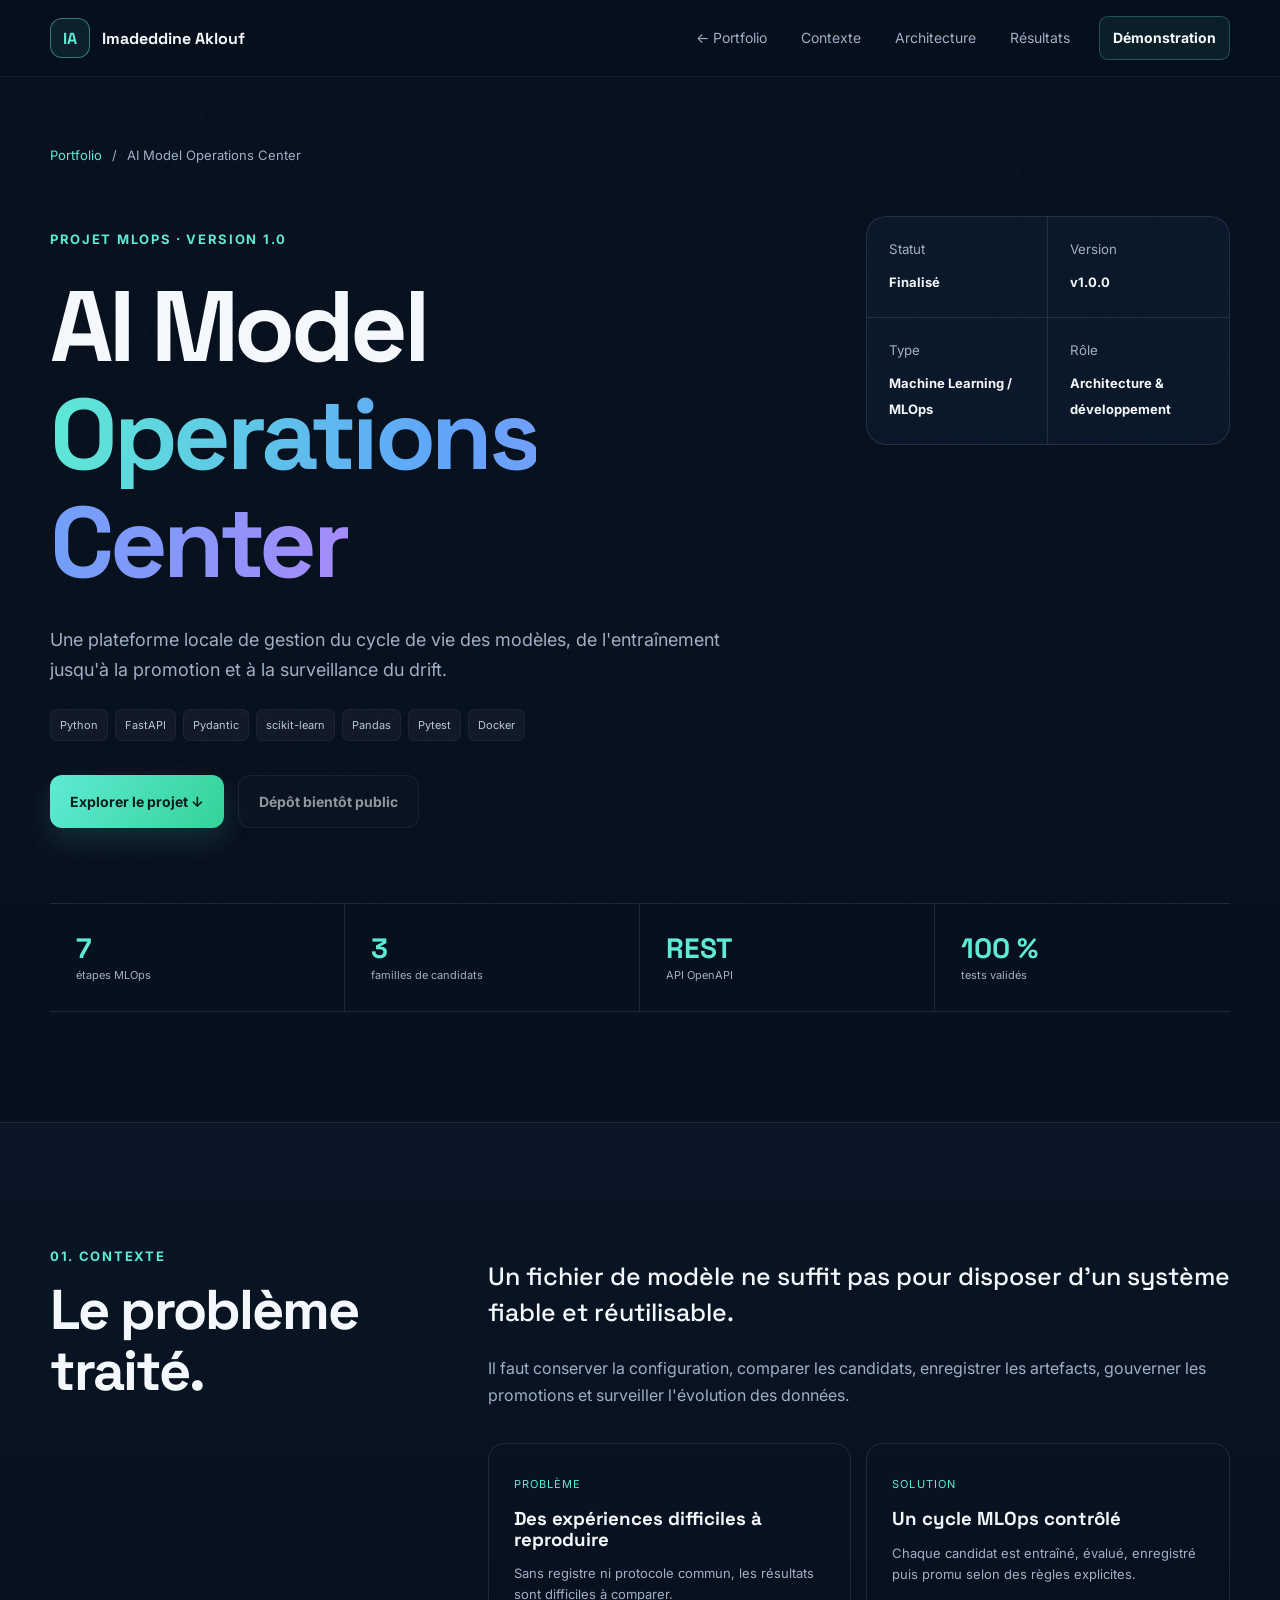
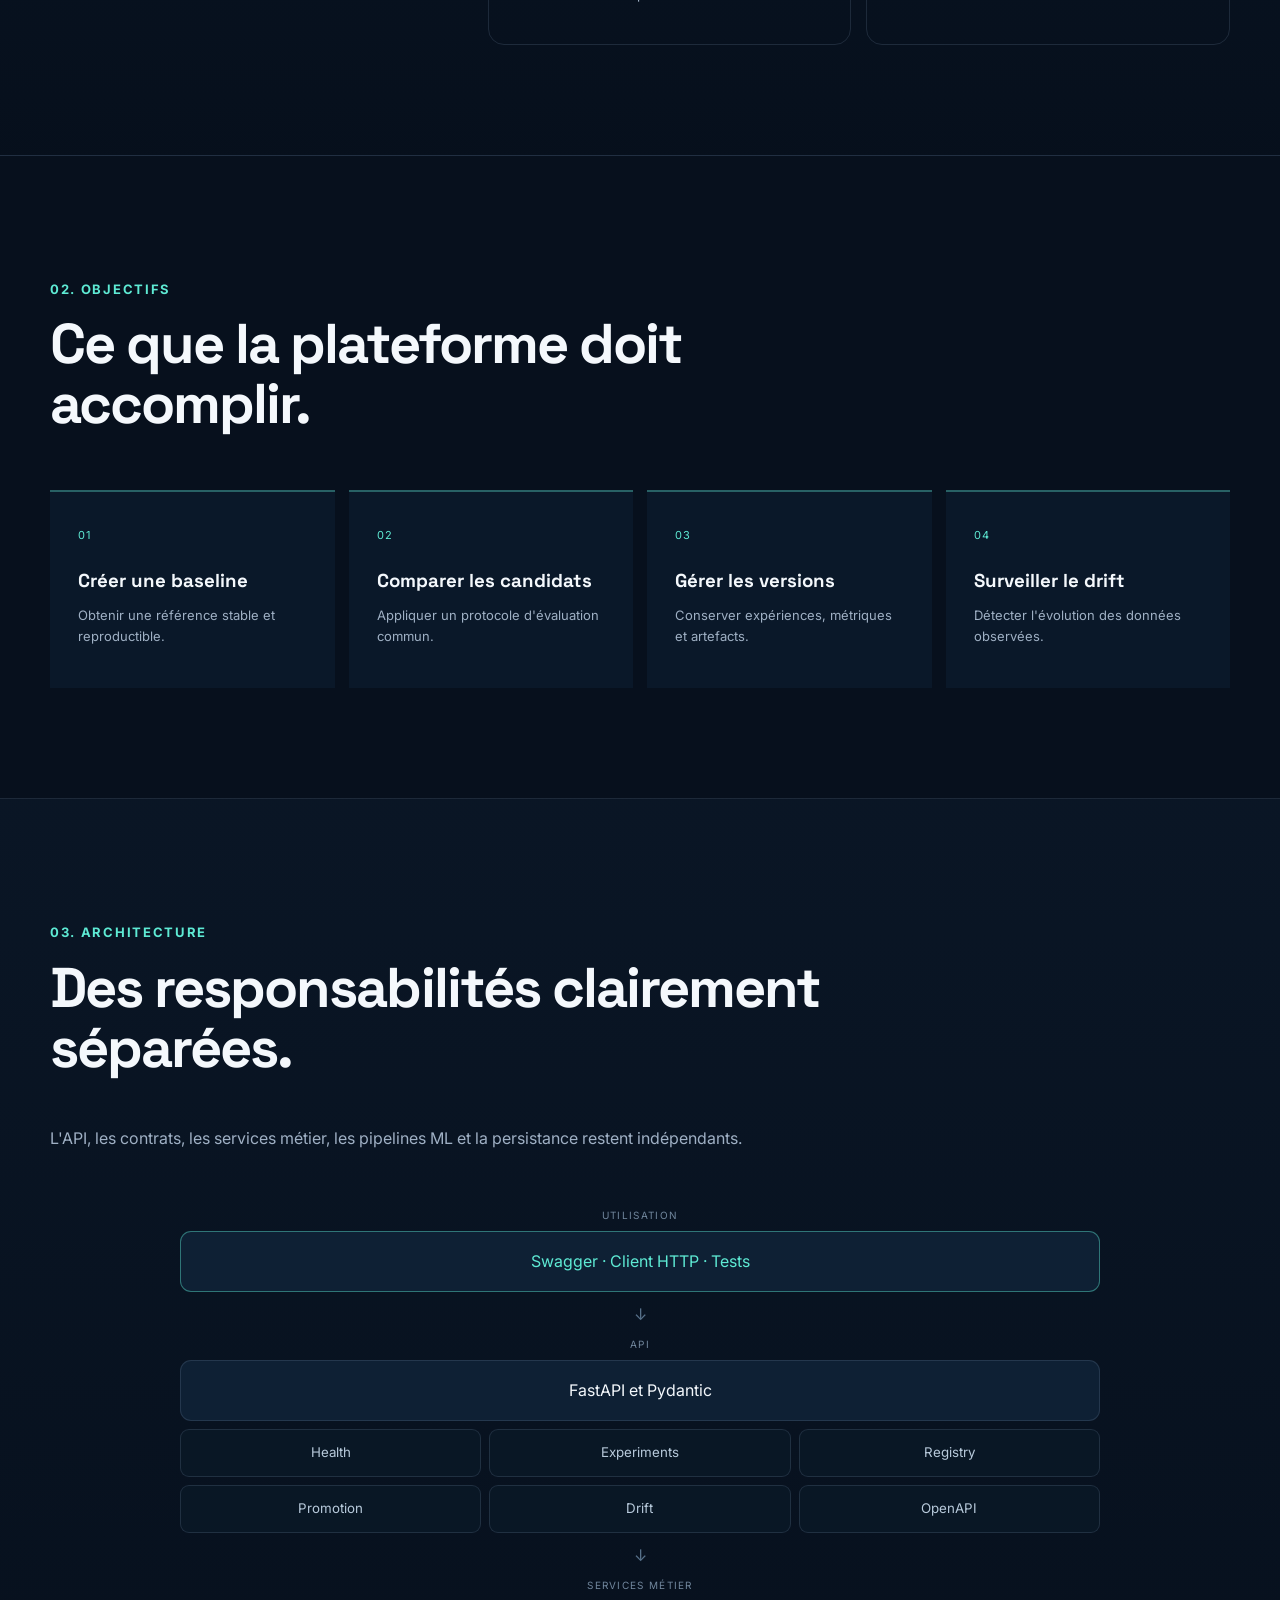
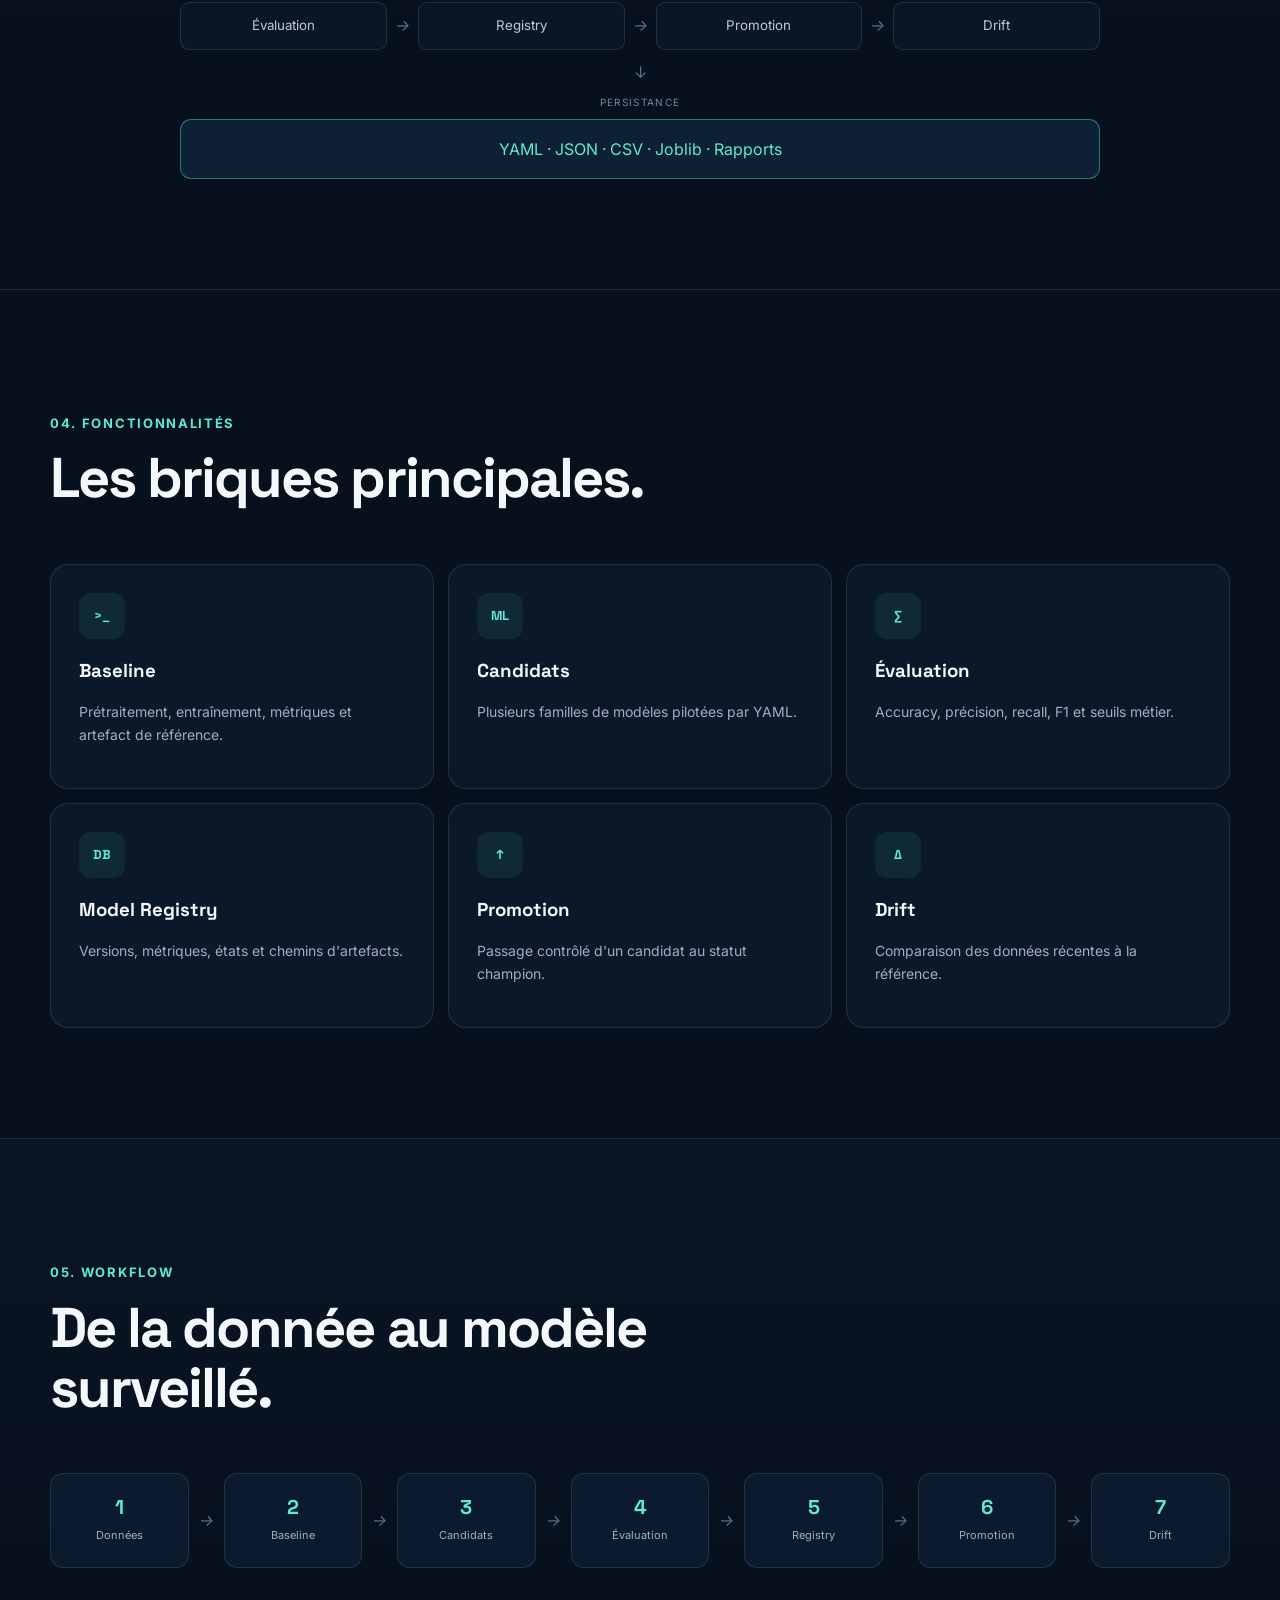
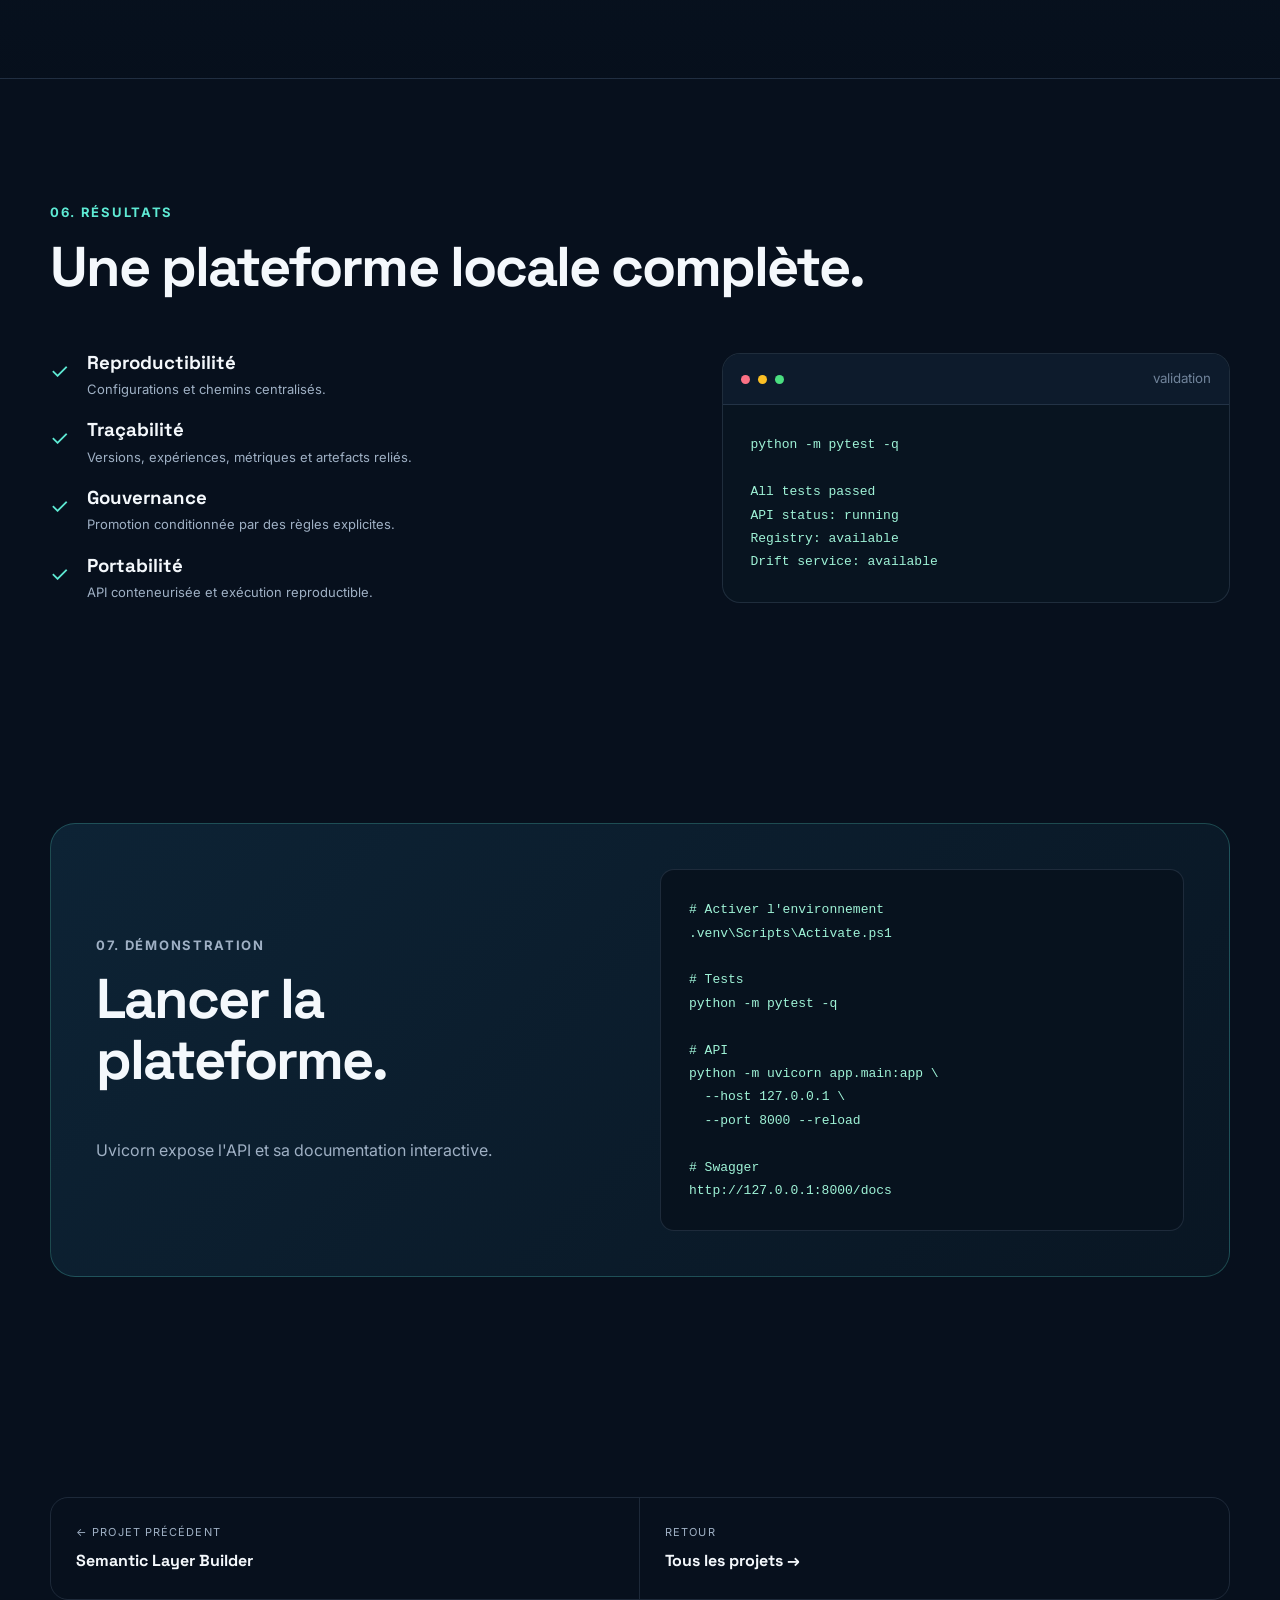
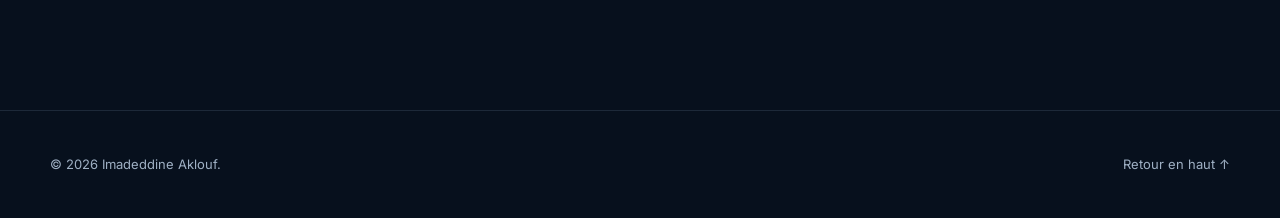
==== project-ai-model-operations-center.html @ 9a307dc7 "Project" ====
<!DOCTYPE html>
<html lang="fr">
<head>
  <meta charset="UTF-8"><meta name="viewport" content="width=device-width, initial-scale=1.0"><meta name="description" content="Présentation détaillée du projet AI Model Operations Center."><meta name="theme-color" content="#07101d"><title>AI Model Operations Center | Imadeddine Aklouf</title>
  <link rel="preconnect" href="https://fonts.googleapis.com"><link rel="preconnect" href="https://fonts.gstatic.com" crossorigin><link href="https://fonts.googleapis.com/css2?family=Inter:wght@400;500;600;700;800&family=Space+Grotesk:wght@500;600;700&display=swap" rel="stylesheet"><link rel="stylesheet" href="styles.css">
</head>
<body>
  <div class="noise" aria-hidden="true"></div>
  <header class="site-header scrolled" id="top"><nav class="nav container"><a class="brand" href="index.html"><span class="brand-mark">IA</span><span>Imadeddine Aklouf</span></a><button class="menu-button" type="button" aria-label="Ouvrir le menu" aria-expanded="false"><span></span><span></span><span></span></button><div class="nav-links"><a href="index.html">← Portfolio</a><a href="#contexte">Contexte</a><a href="#architecture">Architecture</a><a href="#resultats">Résultats</a><a class="nav-cta" href="#demonstration">Démonstration</a></div></nav></header>
  <main>
    <section class="project-hero section container"><div class="project-breadcrumb reveal"><a href="index.html">Portfolio</a><span>/</span><span>AI Model Operations Center</span></div><div class="project-hero-grid"><div class="reveal"><p class="eyebrow">Projet MLOps · Version 1.0</p><h1>AI Model <span class="gradient-text">Operations Center</span></h1><p class="hero-text">Une plateforme locale de gestion du cycle de vie des modèles, de l'entraînement jusqu'à la promotion et à la surveillance du drift.</p><div class="project-stack large"><span>Python</span><span>FastAPI</span><span>Pydantic</span><span>scikit-learn</span><span>Pandas</span><span>Pytest</span><span>Docker</span></div><div class="hero-actions"><a class="button button-primary" href="#contexte">Explorer le projet ↓</a><a class="button button-secondary disabled-link" href="#">Dépôt bientôt public</a></div></div><div class="project-summary-card reveal"><div><small>Statut</small><strong>Finalisé</strong></div><div><small>Version</small><strong>v1.0.0</strong></div><div><small>Type</small><strong>Machine Learning / MLOps</strong></div><div><small>Rôle</small><strong>Architecture & développement</strong></div></div></div><div class="project-kpis reveal"><div><strong>7</strong><span>étapes MLOps</span></div><div><strong>3</strong><span>familles de candidats</span></div><div><strong>REST</strong><span>API OpenAPI</span></div><div><strong>100 %</strong><span>tests validés</span></div></div></section>

    <section class="section project-doc-section" id="contexte"><div class="container doc-grid"><div class="doc-sidebar reveal"><p class="section-kicker">01. Contexte</p><h2>Le problème traité.</h2></div><div class="doc-content reveal"><p class="doc-lead">Un fichier de modèle ne suffit pas pour disposer d'un système fiable et réutilisable.</p><p>Il faut conserver la configuration, comparer les candidats, enregistrer les artefacts, gouverner les promotions et surveiller l'évolution des données.</p><div class="problem-solution"><article><span>Problème</span><h3>Des expériences difficiles à reproduire</h3><p>Sans registre ni protocole commun, les résultats sont difficiles à comparer.</p></article><article><span>Solution</span><h3>Un cycle MLOps contrôlé</h3><p>Chaque candidat est entraîné, évalué, enregistré puis promu selon des règles explicites.</p></article></div></div></div></section>

    <section class="section container"><div class="section-heading reveal"><p class="section-kicker">02. Objectifs</p><h2>Ce que la plateforme doit accomplir.</h2></div><div class="objective-grid"><article class="reveal"><span>01</span><h3>Créer une baseline</h3><p>Obtenir une référence stable et reproductible.</p></article><article class="reveal"><span>02</span><h3>Comparer les candidats</h3><p>Appliquer un protocole d'évaluation commun.</p></article><article class="reveal"><span>03</span><h3>Gérer les versions</h3><p>Conserver expériences, métriques et artefacts.</p></article><article class="reveal"><span>04</span><h3>Surveiller le drift</h3><p>Détecter l'évolution des données observées.</p></article></div></section>

    <section class="section architecture-section" id="architecture"><div class="container"><div class="section-heading reveal"><p class="section-kicker">03. Architecture</p><h2>Des responsabilités clairement séparées.</h2><p class="section-intro">L'API, les contrats, les services métier, les pipelines ML et la persistance restent indépendants.</p></div><div class="full-architecture reveal"><div class="fa-layer"><span>Utilisation</span><div class="fa-node accent">Swagger · Client HTTP · Tests</div></div><div class="fa-arrow">↓</div><div class="fa-layer"><span>API</span><div class="fa-node">FastAPI et Pydantic</div><div class="agent-grid"><small>Health</small><small>Experiments</small><small>Registry</small><small>Promotion</small><small>Drift</small><small>OpenAPI</small></div></div><div class="fa-arrow">↓</div><div class="fa-layer"><span>Services métier</span><div class="pipeline-row"><small>Évaluation</small><i>→</i><small>Registry</small><i>→</i><small>Promotion</small><i>→</i><small>Drift</small></div></div><div class="fa-arrow">↓</div><div class="fa-layer"><span>Persistance</span><div class="fa-node accent">YAML · JSON · CSV · Joblib · Rapports</div></div></div></div></section>

    <section class="section container"><div class="section-heading reveal"><p class="section-kicker">04. Fonctionnalités</p><h2>Les briques principales.</h2></div><div class="feature-grid"><article class="feature-card reveal"><div class="feature-icon">&gt;_</div><h3>Baseline</h3><p>Prétraitement, entraînement, métriques et artefact de référence.</p></article><article class="feature-card reveal"><div class="feature-icon">ML</div><h3>Candidats</h3><p>Plusieurs familles de modèles pilotées par YAML.</p></article><article class="feature-card reveal"><div class="feature-icon">∑</div><h3>Évaluation</h3><p>Accuracy, précision, recall, F1 et seuils métier.</p></article><article class="feature-card reveal"><div class="feature-icon">DB</div><h3>Model Registry</h3><p>Versions, métriques, états et chemins d'artefacts.</p></article><article class="feature-card reveal"><div class="feature-icon">↑</div><h3>Promotion</h3><p>Passage contrôlé d'un candidat au statut champion.</p></article><article class="feature-card reveal"><div class="feature-icon">∆</div><h3>Drift</h3><p>Comparaison des données récentes à la référence.</p></article></div></section>

    <section class="section workflow-section"><div class="container"><div class="section-heading reveal"><p class="section-kicker">05. Workflow</p><h2>De la donnée au modèle surveillé.</h2></div><div class="workflow reveal"><div><strong>1</strong><span>Données</span></div><i>→</i><div><strong>2</strong><span>Baseline</span></div><i>→</i><div><strong>3</strong><span>Candidats</span></div><i>→</i><div><strong>4</strong><span>Évaluation</span></div><i>→</i><div><strong>5</strong><span>Registry</span></div><i>→</i><div><strong>6</strong><span>Promotion</span></div><i>→</i><div><strong>7</strong><span>Drift</span></div></div></div></section>

    <section class="section container" id="resultats"><div class="section-heading reveal"><p class="section-kicker">06. Résultats</p><h2>Une plateforme locale complète.</h2></div><div class="results-layout"><div class="results-list reveal"><article><span>✓</span><div><h3>Reproductibilité</h3><p>Configurations et chemins centralisés.</p></div></article><article><span>✓</span><div><h3>Traçabilité</h3><p>Versions, expériences, métriques et artefacts reliés.</p></div></article><article><span>✓</span><div><h3>Gouvernance</h3><p>Promotion conditionnée par des règles explicites.</p></div></article><article><span>✓</span><div><h3>Portabilité</h3><p>API conteneurisée et exécution reproductible.</p></div></article></div><div class="artifact-card reveal"><div class="terminal-top"><span></span><span></span><span></span><small>validation</small></div><pre><code>python -m pytest -q

All tests passed
API status: running
Registry: available
Drift service: available</code></pre></div></div></section>

    <section class="section container" id="demonstration"><div class="demo-card reveal"><div><p class="section-kicker">07. Démonstration</p><h2>Lancer la plateforme.</h2><p>Uvicorn expose l'API et sa documentation interactive.</p></div><pre><code># Activer l'environnement
.venv\Scripts\Activate.ps1

# Tests
python -m pytest -q

# API
python -m uvicorn app.main:app \
  --host 127.0.0.1 \
  --port 8000 --reload

# Swagger
http://127.0.0.1:8000/docs</code></pre></div></section>
    <section class="section container"><div class="project-navigation reveal"><a href="project-semantic-layer-builder.html"><span>← Projet précédent</span><strong>Semantic Layer Builder</strong></a><a href="index.html#projets"><span>Retour</span><strong>Tous les projets →</strong></a></div></section>
  </main>
  <footer class="footer"><div class="container footer-inner"><p>© <span id="year"></span> Imadeddine Aklouf.</p><a href="#top">Retour en haut ↑</a></div></footer><script src="script.js"></script>
</body>
</html>
---- styles.css ----
:root{--bg:#07101d;--bg-soft:#0b1727;--card:rgba(13,28,47,.72);--card-solid:#0e1d30;--text:#f4f8fc;--muted:#9fb0c4;--line:rgba(163,190,218,.15);--primary:#5eead4;--secondary:#60a5fa;--violet:#a78bfa;--max:1180px}*{box-sizing:border-box}html{scroll-behavior:smooth;scroll-padding-top:90px}body{margin:0;color:var(--text);background:var(--bg);font-family:Inter,system-ui,sans-serif;line-height:1.65;overflow-x:hidden}a{color:inherit;text-decoration:none}button{font:inherit}.container{width:min(calc(100% - 40px),var(--max));margin-inline:auto}.section{padding:110px 0;position:relative}.noise{position:fixed;inset:0;z-index:1;pointer-events:none;opacity:.025;background-image:url("data:image/svg+xml,%3Csvg viewBox='0 0 180 180' xmlns='http://www.w3.org/2000/svg'%3E%3Cfilter id='n'%3E%3CfeTurbulence type='fractalNoise' baseFrequency='.9' numOctaves='4' stitchTiles='stitch'/%3E%3C/filter%3E%3Crect width='100%25' height='100%25' filter='url(%23n)' opacity='.8'/%3E%3C/svg%3E")}main,.footer{position:relative;z-index:2}
.site-header{position:fixed;top:0;left:0;width:100%;z-index:1000;background:rgba(7,16,29,.76);border-bottom:1px solid rgba(163,190,218,.08);backdrop-filter:blur(16px);transition:.3s}.site-header.scrolled{background:rgba(7,16,29,.95);border-color:var(--line);box-shadow:0 12px 35px rgba(0,0,0,.2)}.nav{position:relative;height:76px;display:flex;align-items:center;justify-content:space-between;gap:30px}.brand{display:inline-flex;align-items:center;gap:12px;flex-shrink:0;font:700 16px 'Space Grotesk',sans-serif}.brand-mark{width:40px;height:40px;display:grid;place-items:center;border:1px solid rgba(94,234,212,.45);border-radius:12px;color:var(--primary);background:rgba(94,234,212,.08);font-weight:800}.nav-links{display:flex;align-items:center;gap:8px;margin-left:auto;color:var(--muted);font-size:14px}.nav-links a{position:relative;display:inline-flex;align-items:center;min-height:42px;padding:9px 13px;border-radius:9px;transition:.25s}.nav-links a:hover{color:var(--text);background:rgba(255,255,255,.025)}.nav-cta{margin-left:8px!important;border:1px solid rgba(94,234,212,.26);background:rgba(94,234,212,.07);color:var(--text)!important;font-weight:700}.menu-button{display:none;width:44px;height:44px;padding:9px;border:1px solid var(--line);border-radius:10px;background:rgba(255,255,255,.025);color:var(--text)}.menu-button span{display:block;width:22px;height:2px;margin:4px auto;border-radius:99px;background:currentColor;transition:.25s}.menu-button[aria-expanded=true] span:nth-child(1){transform:translateY(6px) rotate(45deg)}.menu-button[aria-expanded=true] span:nth-child(2){opacity:0}.menu-button[aria-expanded=true] span:nth-child(3){transform:translateY(-6px) rotate(-45deg)}
.eyebrow,.section-kicker{color:var(--primary);font-size:13px;letter-spacing:.13em;text-transform:uppercase;font-weight:700}.status-dot{display:inline-block;width:8px;height:8px;border-radius:50%;background:var(--primary);margin-right:9px;box-shadow:0 0 16px var(--primary)}h1,h2,h3{font-family:'Space Grotesk',sans-serif;margin-top:0;line-height:1.08}h1{font-size:clamp(46px,6.3vw,80px);letter-spacing:-.045em;margin:22px 0 28px;max-width:780px}h2{font-size:clamp(34px,4.4vw,56px);letter-spacing:-.035em;max-width:820px}.gradient-text{background:linear-gradient(100deg,var(--primary),var(--secondary),var(--violet));background-clip:text;color:transparent}.hero-text{max-width:680px;font-size:18px;color:var(--muted)}.hero-actions,.contact-actions{display:flex;flex-wrap:wrap;gap:14px;margin-top:34px}.button{display:inline-flex;align-items:center;gap:12px;padding:14px 20px;border-radius:12px;font-weight:700;font-size:14px;transition:.25s}.button-primary{background:linear-gradient(120deg,var(--primary),#34d399);color:#052019;box-shadow:0 12px 30px rgba(94,234,212,.14)}.button-primary:hover{transform:translateY(-2px)}.button-secondary{border:1px solid var(--line);background:rgba(255,255,255,.025)}.disabled-link{pointer-events:none;opacity:.58}
.hero{min-height:100vh;display:grid;grid-template-columns:1.08fr .92fr;align-items:center;gap:70px;padding-top:130px}.hero-visual{position:relative;min-height:460px;display:grid;place-items:center}.profile-card{position:relative;z-index:2;width:min(100%,480px);padding:42px;border:1px solid rgba(96,165,250,.24);border-radius:26px;background:linear-gradient(145deg,rgba(14,35,56,.92),rgba(8,19,33,.82));box-shadow:0 35px 100px rgba(0,0,0,.36)}.profile-monogram{width:78px;height:78px;display:grid;place-items:center;border-radius:22px;background:linear-gradient(135deg,var(--primary),var(--secondary));color:#061525;font:800 26px 'Space Grotesk';margin-bottom:30px}.profile-role{color:var(--primary);font-size:12px;text-transform:uppercase;letter-spacing:.1em}.profile-card h2{font-size:38px;margin:12px 0}.profile-card>p:last-of-type{color:var(--muted)}.profile-tags,.chips,.project-stack{display:flex;flex-wrap:wrap;gap:7px;margin-top:25px}.profile-tags span,.chips span,.project-stack span{padding:6px 9px;border-radius:7px;background:rgba(255,255,255,.04);color:#b9c8d8;font-size:11px;border:1px solid rgba(255,255,255,.05)}.orb{position:absolute;border-radius:50%}.orb-one{width:260px;height:260px;background:rgba(96,165,250,.12);right:15px;top:40px;box-shadow:0 0 100px rgba(96,165,250,.15)}.orb-two{width:180px;height:180px;background:rgba(94,234,212,.1);left:20px;bottom:20px;box-shadow:0 0 80px rgba(94,234,212,.14)}
.section-heading{margin-bottom:55px}.section-heading h2{margin-top:14px}.section-intro{max-width:720px;color:var(--muted)}.about-grid{display:grid;grid-template-columns:1fr 1fr;gap:85px}.about-copy{color:var(--muted);font-size:17px}.about-copy strong{color:var(--text)}.bio-facts{display:grid;grid-template-columns:1fr 1fr;gap:12px}.bio-facts article,.skill-card,.feature-card{padding:28px;border:1px solid var(--line);border-radius:18px;background:var(--card)}.bio-facts small{display:block;color:var(--primary);text-transform:uppercase;letter-spacing:.1em;margin-bottom:10px}.bio-facts strong{font-family:'Space Grotesk'}.projects-home,.project-doc-section,.architecture-section,.workflow-section{background:linear-gradient(180deg,rgba(11,23,39,.9),rgba(7,16,29,.9));border-block:1px solid var(--line)}
.project-list{display:grid;gap:18px}.project-list-card{display:grid;grid-template-columns:70px 1fr auto;gap:25px;padding:32px;border:1px solid rgba(94,234,212,.2);border-radius:22px;background:linear-gradient(135deg,rgba(14,29,48,.92),rgba(9,22,37,.8));transition:.3s}.project-list-card:hover{transform:translateY(-5px);border-color:rgba(94,234,212,.5);box-shadow:0 25px 60px rgba(0,0,0,.22)}.project-blue{border-color:rgba(96,165,250,.22)}.project-blue:hover{border-color:rgba(96,165,250,.52)}.project-blue .project-status,.project-blue .project-arrow{color:var(--secondary)}.project-list-number{color:#587087;font:700 18px 'Space Grotesk';padding-top:6px}.project-list-top{display:flex;justify-content:space-between}.project-status{color:var(--primary);font-size:11px;text-transform:uppercase;letter-spacing:.1em}.project-arrow{font-size:24px;color:var(--primary)}.project-list-content h3{font-size:32px;margin:14px 0}.project-list-content p{color:var(--muted);max-width:680px}.project-list-metrics{display:flex;gap:24px;align-items:center;padding-left:25px;border-left:1px solid var(--line)}.project-list-metrics div{display:flex;flex-direction:column}.project-list-metrics strong{font:700 22px 'Space Grotesk'}.project-list-metrics span{font-size:10px;color:var(--muted)}
.skills-grid{display:grid;grid-template-columns:repeat(4,1fr);gap:16px}.skill-card{transition:.3s}.skill-card:hover,.feature-card:hover{transform:translateY(-5px);border-color:rgba(94,234,212,.32)}.skill-icon,.feature-icon{width:46px;height:46px;display:grid;place-items:center;border-radius:12px;background:rgba(94,234,212,.08);color:var(--primary);font:700 13px 'Space Grotesk'}.skill-card h3{margin:24px 0 12px}.skill-card p,.feature-card p{color:var(--muted);font-size:14px}.contact-card{text-align:center;padding:70px 30px;border-radius:28px;border:1px solid rgba(94,234,212,.22);background:radial-gradient(circle at top,rgba(94,234,212,.1),transparent 48%),var(--card-solid)}.contact-card h2{margin:15px auto}.contact-card>p:not(.section-kicker){color:var(--muted);max-width:670px;margin:auto}.contact-actions{justify-content:center}.contact-card small{display:block;margin-top:20px;color:#7690a8}
.project-hero{padding-top:145px}.project-breadcrumb{display:flex;gap:10px;color:var(--muted);font-size:13px;margin-bottom:50px}.project-breadcrumb a{color:var(--primary)}.project-hero-grid{display:grid;grid-template-columns:1.35fr .65fr;gap:60px;align-items:start}.project-hero h1{font-size:clamp(55px,8vw,100px);max-width:850px}.project-summary-card{display:grid;grid-template-columns:1fr 1fr;border:1px solid var(--line);border-radius:20px;background:var(--card);overflow:hidden}.project-summary-card div{padding:22px;border-right:1px solid var(--line);border-bottom:1px solid var(--line)}.project-summary-card div:nth-child(even){border-right:0}.project-summary-card div:nth-child(n+3){border-bottom:0}.project-summary-card small{display:block;color:var(--muted);margin-bottom:7px}.project-summary-card strong{font-size:13px}.project-kpis{display:grid;grid-template-columns:repeat(4,1fr);margin-top:75px;border-block:1px solid var(--line)}.project-kpis div{padding:26px;border-right:1px solid var(--line);display:flex;flex-direction:column}.project-kpis div:last-child{border-right:0}.project-kpis strong{font:700 28px 'Space Grotesk';color:var(--primary)}.project-kpis span{font-size:11px;color:var(--muted)}
.doc-grid{display:grid;grid-template-columns:.65fr 1.35fr;gap:80px}.doc-sidebar{position:sticky;top:110px;align-self:start}.doc-content{color:var(--muted)}.doc-lead{font:500 25px/1.45 'Space Grotesk';color:var(--text)}.problem-solution{display:grid;grid-template-columns:1fr 1fr;gap:15px;margin-top:35px}.problem-solution article{padding:25px;border:1px solid var(--line);border-radius:16px}.problem-solution span,.objective-grid span{font-size:11px;color:var(--primary);text-transform:uppercase;letter-spacing:.1em}.problem-solution h3{margin:14px 0 10px;color:var(--text)}.problem-solution p,.objective-grid p{font-size:13px;color:var(--muted)}.objective-grid{display:grid;grid-template-columns:repeat(4,1fr);gap:14px}.objective-grid article{padding:28px;border-top:2px solid rgba(94,234,212,.35);background:var(--card)}.objective-grid h3{margin:25px 0 10px}.feature-grid{display:grid;grid-template-columns:repeat(3,1fr);gap:14px}.feature-card{transition:.3s}.feature-card h3{margin-top:22px}
.full-architecture{max-width:920px;margin:auto;display:flex;flex-direction:column;align-items:center}.fa-layer{width:100%;text-align:center}.fa-layer>span{display:block;color:#71879d;font-size:10px;text-transform:uppercase;letter-spacing:.13em;margin-bottom:8px}.fa-node{padding:16px;border:1px solid var(--line);border-radius:11px;background:#0e2034}.fa-node.accent{border-color:rgba(94,234,212,.42);color:var(--primary)}.fa-arrow{padding:9px;color:#57718a}.agent-grid{display:grid;grid-template-columns:repeat(3,1fr);gap:8px;margin-top:8px}.agent-grid small,.pipeline-row small{padding:12px;border:1px solid var(--line);border-radius:9px;color:#b8cadb;background:#091725}.pipeline-row{display:flex;align-items:center;gap:8px}.pipeline-row small{flex:1}.pipeline-row i{color:#587087}.workflow{display:flex;align-items:center;justify-content:space-between;gap:10px}.workflow div{flex:1;padding:20px 12px;text-align:center;border:1px solid var(--line);border-radius:13px;background:#0b1b2d}.workflow strong{display:block;color:var(--primary);font:700 20px 'Space Grotesk'}.workflow span{font-size:11px;color:var(--muted)}.workflow i{color:#557087}
.results-layout{display:grid;grid-template-columns:1.1fr .9fr;gap:50px;align-items:center}.results-list{display:grid;gap:20px}.results-list article{display:flex;gap:18px}.results-list article>span{color:var(--primary);font-size:22px}.results-list h3{margin-bottom:6px}.results-list p{margin:0;color:var(--muted);font-size:13px}.artifact-card{border:1px solid var(--line);border-radius:18px;overflow:hidden;background:#081420}.terminal-top{padding:14px 18px;background:#0d1b2c;border-bottom:1px solid var(--line);display:flex;gap:8px;align-items:center}.terminal-top span{width:9px;height:9px;border-radius:50%;background:#fb7185}.terminal-top span:nth-child(2){background:#fbbf24}.terminal-top span:nth-child(3){background:#4ade80}.terminal-top small{margin-left:auto;color:#70839a}.artifact-card pre,.demo-card pre{margin:0;padding:28px;color:#9ff3d7;font:13px/1.8 ui-monospace,Consolas,monospace;white-space:pre-wrap;overflow-wrap:anywhere}.demo-card{display:grid;grid-template-columns:1fr 1fr;gap:40px;align-items:center;padding:45px;border:1px solid rgba(94,234,212,.24);border-radius:25px;background:linear-gradient(135deg,#0d2335,#091623)}.demo-card p{color:var(--muted)}.demo-card pre{border:1px solid var(--line);border-radius:14px;background:#07121e}.project-navigation{display:grid;grid-template-columns:1fr 1fr;border:1px solid var(--line);border-radius:18px;overflow:hidden}.project-navigation>*{padding:25px;display:flex;flex-direction:column}.project-navigation>*:first-child{border-right:1px solid var(--line)}.project-navigation span{font-size:11px;color:var(--muted);text-transform:uppercase;letter-spacing:.1em}.project-navigation strong{margin-top:6px;font-family:'Space Grotesk'}.footer{border-top:1px solid var(--line);padding:30px 0;color:var(--muted);font-size:13px}.footer-inner{display:flex;align-items:center;justify-content:space-between}.reveal{opacity:0;transform:translateY(24px);transition:.7s}.reveal.visible{opacity:1;transform:none}
@media(max-width:980px){.hero{grid-template-columns:1fr;padding-top:150px}.about-grid{grid-template-columns:1fr;gap:50px}.skills-grid{grid-template-columns:1fr 1fr}.project-list-card{grid-template-columns:50px 1fr}.project-list-metrics{grid-column:2;border-left:0;padding-left:0}.project-hero-grid,.doc-grid,.results-layout,.demo-card{grid-template-columns:1fr}.doc-sidebar{position:static}.objective-grid,.feature-grid{grid-template-columns:1fr 1fr}}
@media(max-width:720px){.section{padding:82px 0}.nav{height:70px}.menu-button{display:block;z-index:1002}.nav-links{position:absolute;top:calc(100% + 10px);left:0;right:0;z-index:1001;display:flex;flex-direction:column;align-items:stretch;gap:5px;margin:0;padding:14px;border:1px solid var(--line);border-radius:16px;background:rgba(11,23,39,.98);box-shadow:0 24px 60px rgba(0,0,0,.42);opacity:0;visibility:hidden;pointer-events:none;transform:translateY(-10px);transition:.25s}.nav-links.open{opacity:1;visibility:visible;pointer-events:auto;transform:none}.nav-links a{width:100%;justify-content:flex-start}.nav-cta{margin-left:0!important;justify-content:center!important}.bio-facts,.problem-solution,.project-summary-card{grid-template-columns:1fr}.skills-grid,.objective-grid,.feature-grid{grid-template-columns:1fr}.project-list-card{grid-template-columns:1fr}.project-list-number{display:none}.project-list-metrics{grid-column:1;flex-wrap:wrap}.project-kpis{grid-template-columns:1fr 1fr}.agent-grid{grid-template-columns:1fr 1fr}.pipeline-row,.workflow{flex-direction:column}.pipeline-row small{width:100%}.workflow i{transform:rotate(90deg)}.project-navigation{grid-template-columns:1fr}.project-navigation>*:first-child{border-right:0;border-bottom:1px solid var(--line)}.footer-inner{flex-direction:column;text-align:center}}
@media(prefers-reduced-motion:reduce){html{scroll-behavior:auto}.reveal{opacity:1;transform:none;transition:none}}
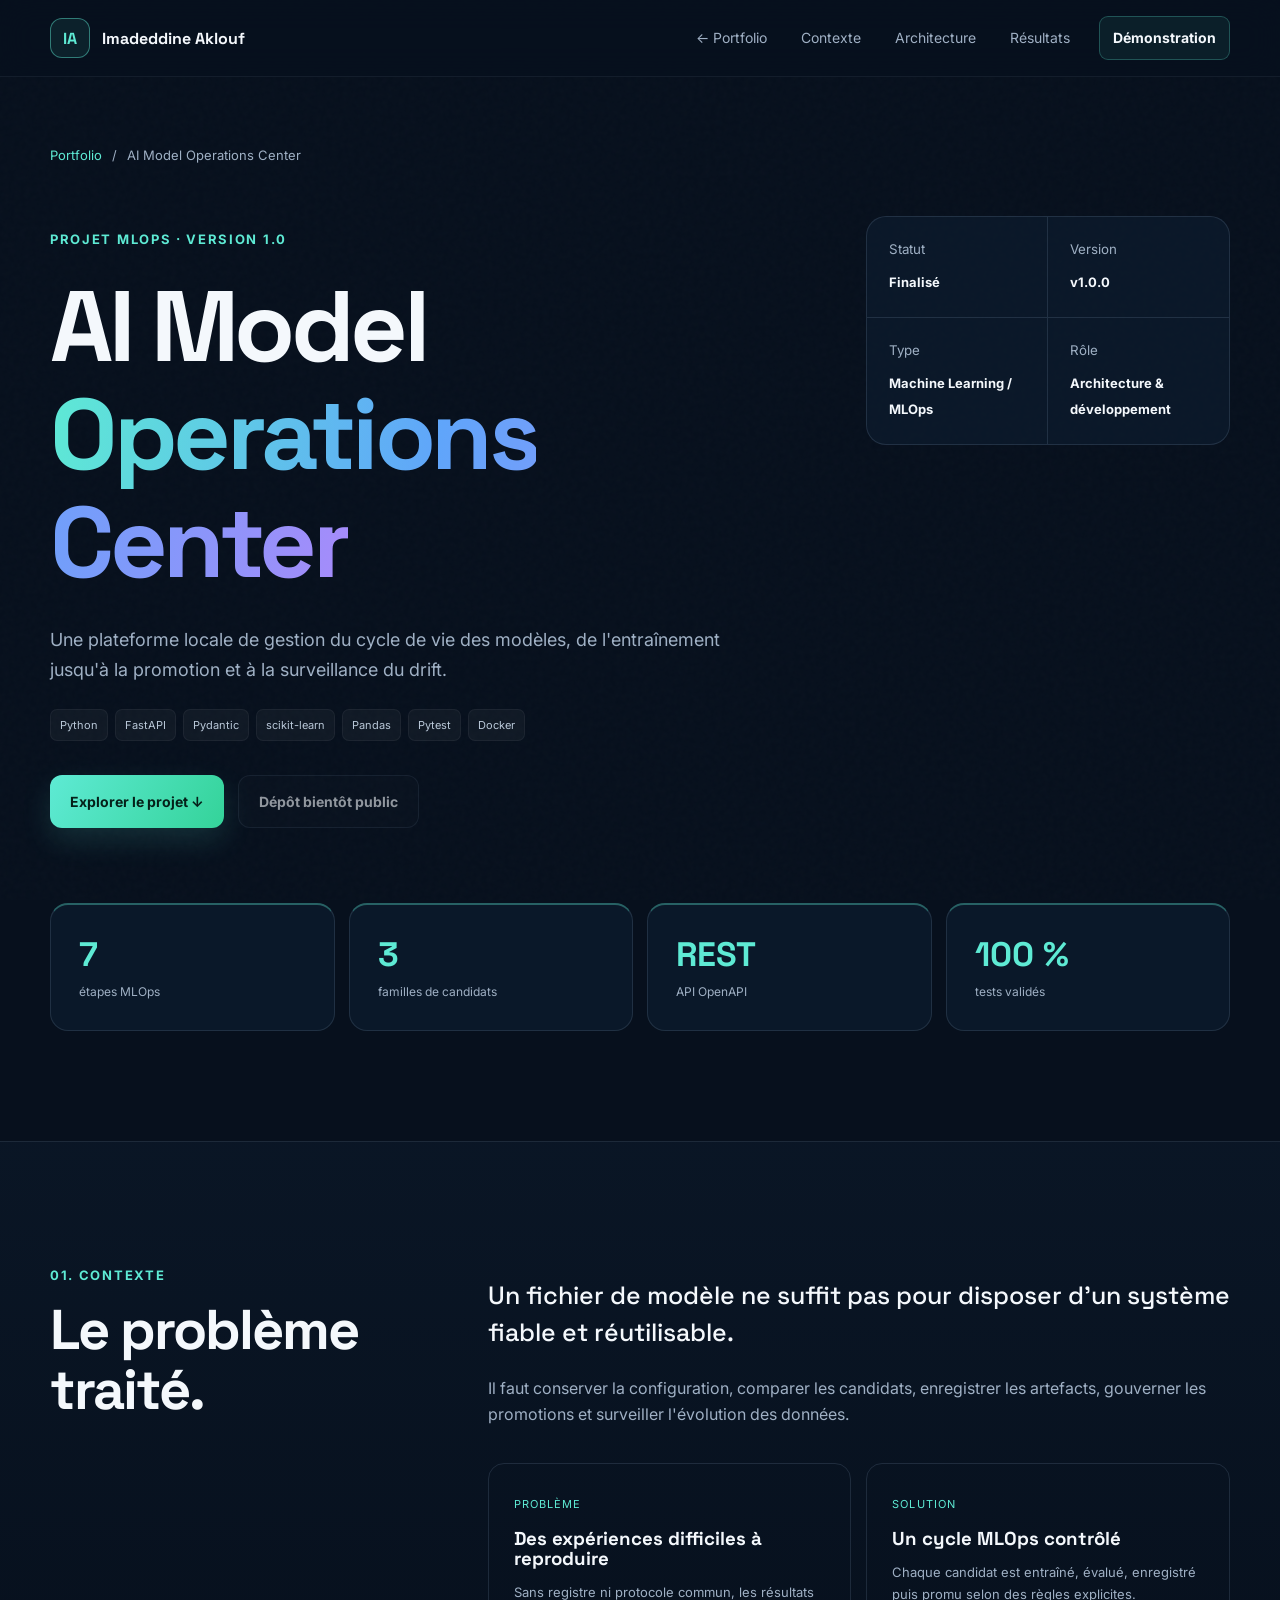
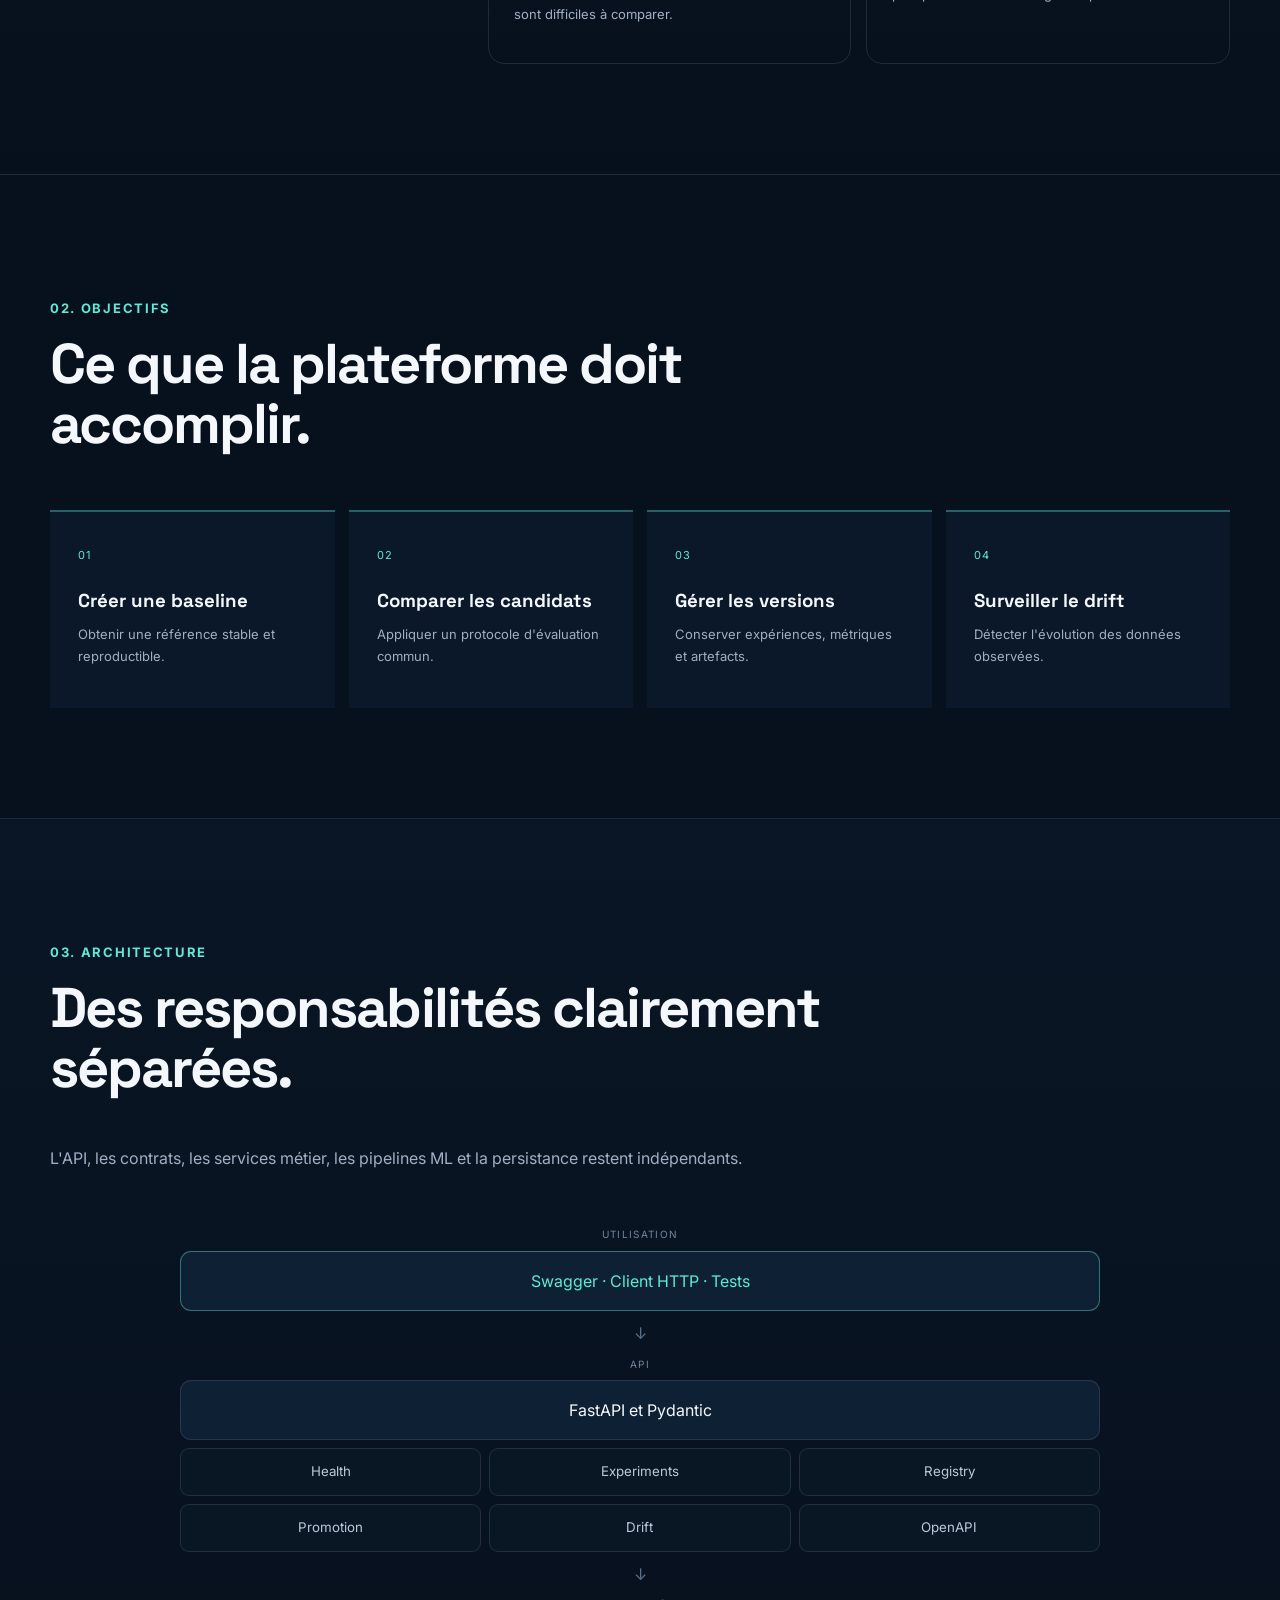
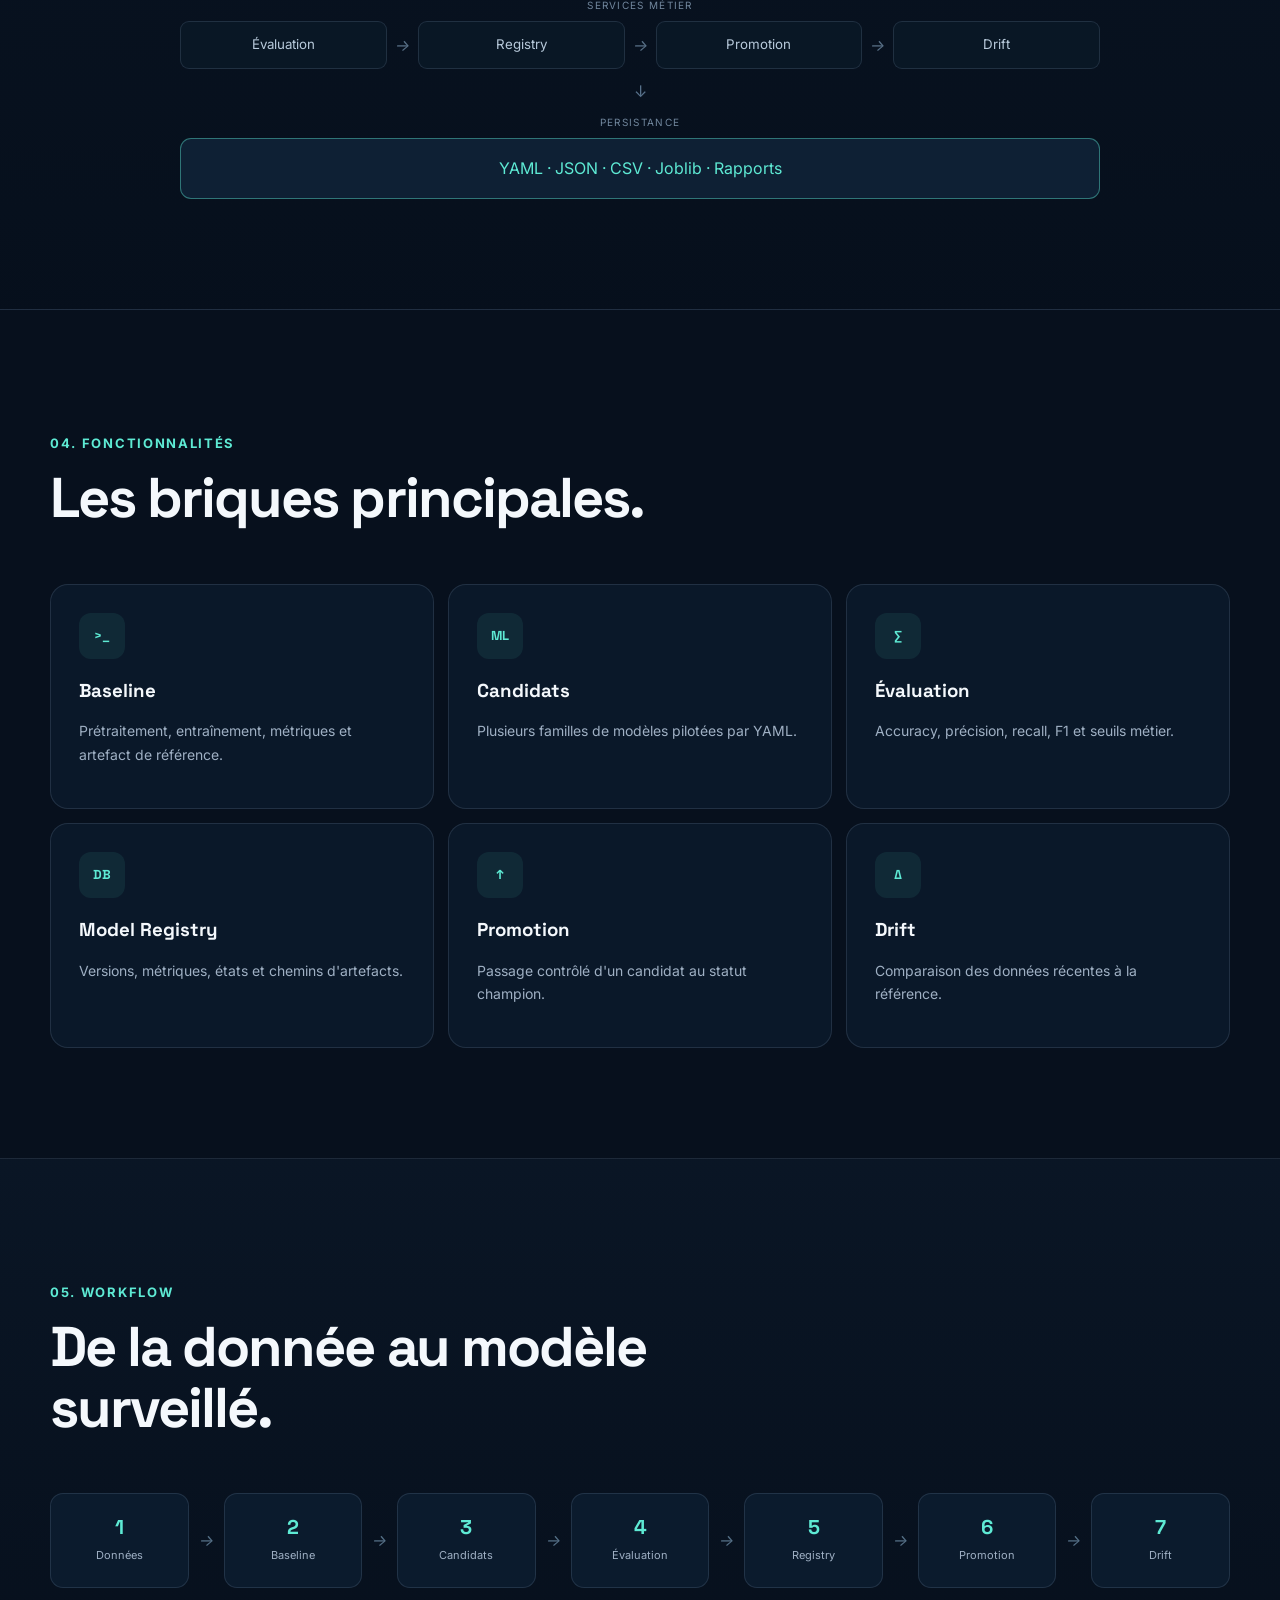
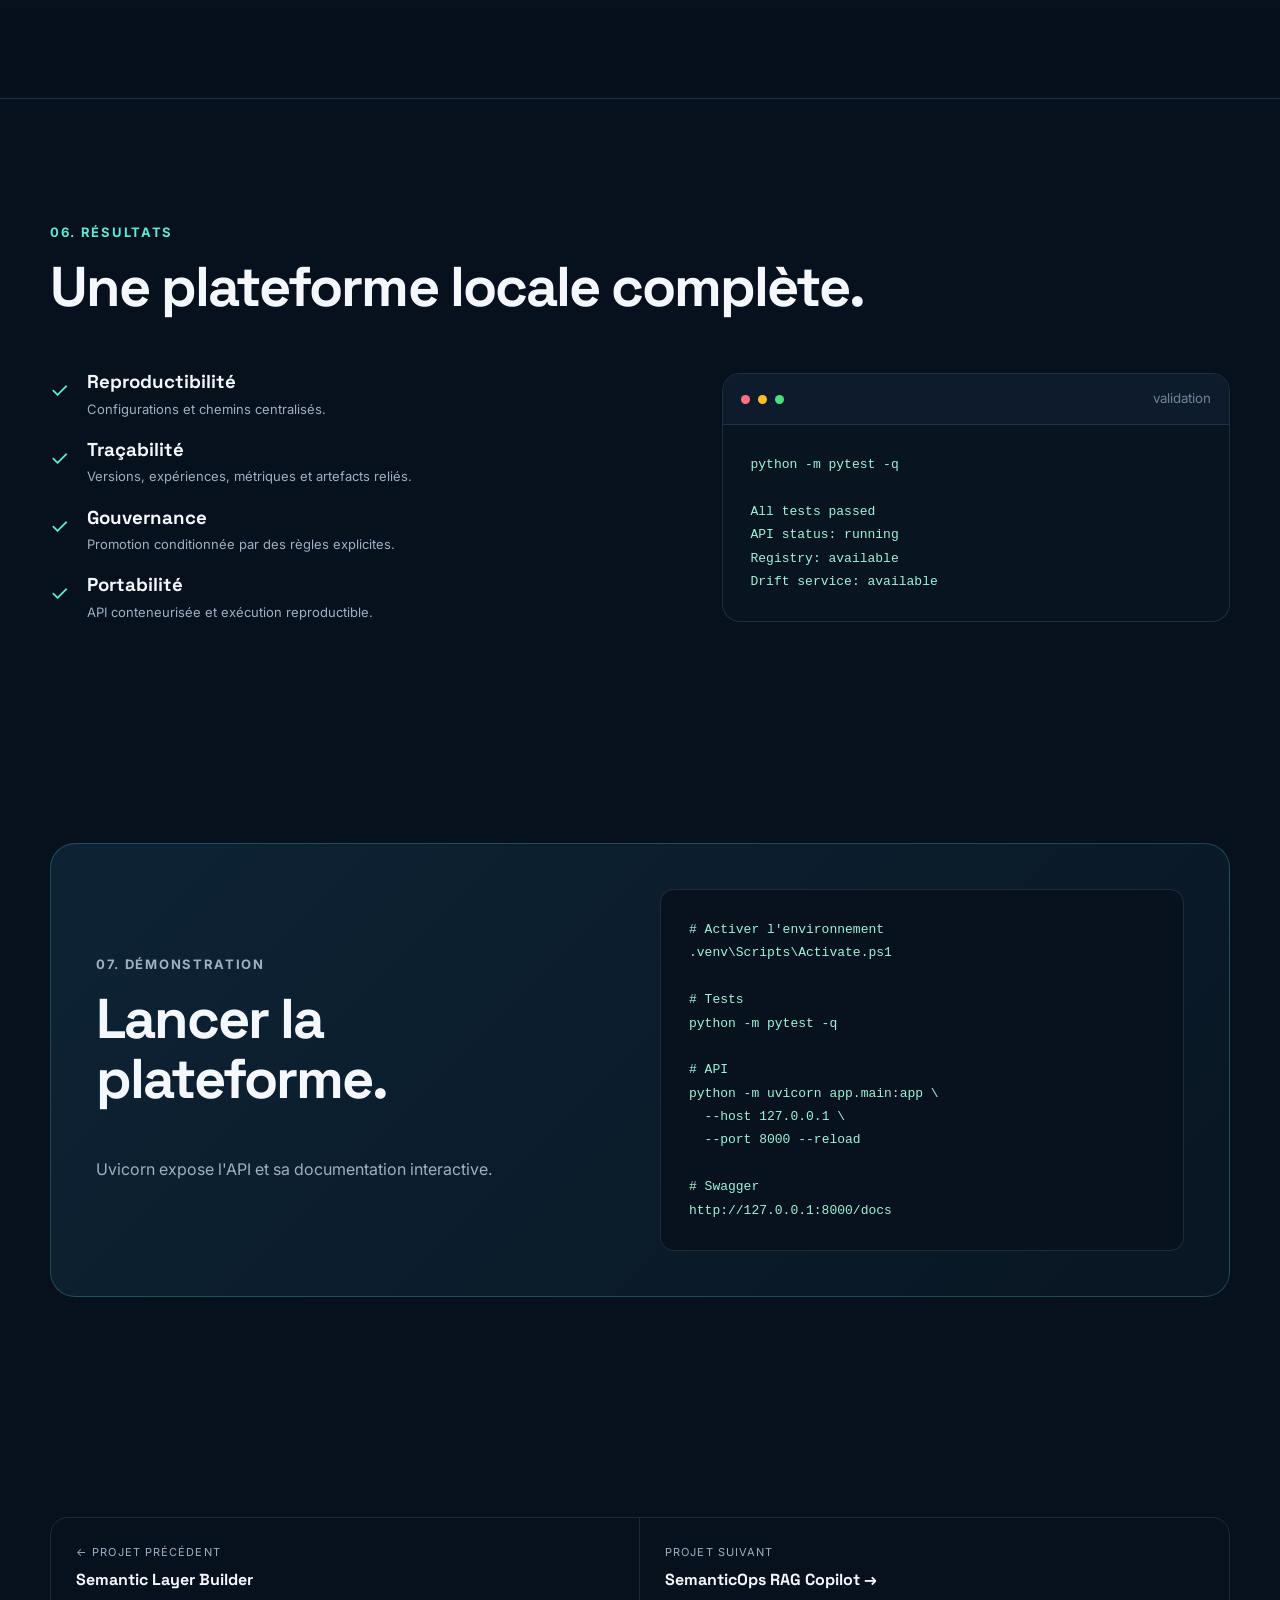
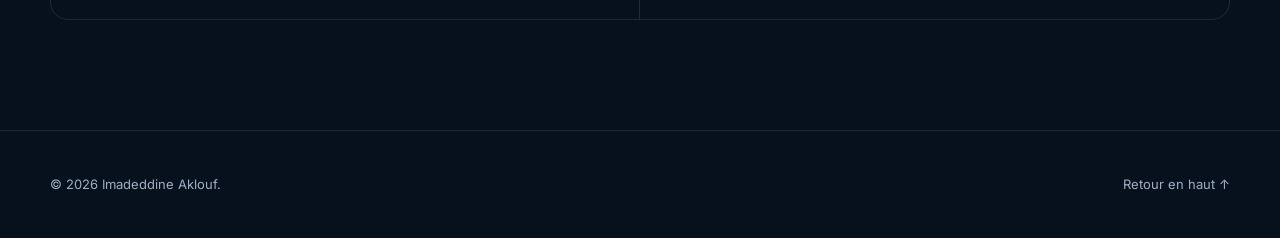
==== commit ad517b44: "Add SemanticOps-Rag-Copilot page" ====
--- a/project-ai-model-operations-center.html
+++ b/project-ai-model-operations-center.html
@@ -40,7 +40,7 @@
 
 # Swagger
 http://127.0.0.1:8000/docs</code></pre></div></section>
-    <section class="section container"><div class="project-navigation reveal"><a href="project-semantic-layer-builder.html"><span>← Projet précédent</span><strong>Semantic Layer Builder</strong></a><a href="index.html#projets"><span>Retour</span><strong>Tous les projets →</strong></a></div></section>
+    <section class="section container"><div class="project-navigation reveal"><a href="project-semantic-layer-builder.html"><span>← Projet précédent</span><strong>Semantic Layer Builder</strong></a><a href="project-semanticops-rag-copilot.html"><span>Projet suivant</span><strong>SemanticOps RAG Copilot →</strong></a></div></section>
   </main>
   <footer class="footer"><div class="container footer-inner"><p>© <span id="year"></span> Imadeddine Aklouf.</p><a href="#top">Retour en haut ↑</a></div></footer><script src="script.js"></script>
 </body>
--- a/styles.css
+++ b/styles.css
@@ -5,10 +5,10 @@
 .section-heading{margin-bottom:55px}.section-heading h2{margin-top:14px}.section-intro{max-width:720px;color:var(--muted)}.about-grid{display:grid;grid-template-columns:1fr 1fr;gap:85px}.about-copy{color:var(--muted);font-size:17px}.about-copy strong{color:var(--text)}.bio-facts{display:grid;grid-template-columns:1fr 1fr;gap:12px}.bio-facts article,.skill-card,.feature-card{padding:28px;border:1px solid var(--line);border-radius:18px;background:var(--card)}.bio-facts small{display:block;color:var(--primary);text-transform:uppercase;letter-spacing:.1em;margin-bottom:10px}.bio-facts strong{font-family:'Space Grotesk'}.projects-home,.project-doc-section,.architecture-section,.workflow-section{background:linear-gradient(180deg,rgba(11,23,39,.9),rgba(7,16,29,.9));border-block:1px solid var(--line)}
 .project-list{display:grid;gap:18px}.project-list-card{display:grid;grid-template-columns:70px 1fr auto;gap:25px;padding:32px;border:1px solid rgba(94,234,212,.2);border-radius:22px;background:linear-gradient(135deg,rgba(14,29,48,.92),rgba(9,22,37,.8));transition:.3s}.project-list-card:hover{transform:translateY(-5px);border-color:rgba(94,234,212,.5);box-shadow:0 25px 60px rgba(0,0,0,.22)}.project-blue{border-color:rgba(96,165,250,.22)}.project-blue:hover{border-color:rgba(96,165,250,.52)}.project-blue .project-status,.project-blue .project-arrow{color:var(--secondary)}.project-list-number{color:#587087;font:700 18px 'Space Grotesk';padding-top:6px}.project-list-top{display:flex;justify-content:space-between}.project-status{color:var(--primary);font-size:11px;text-transform:uppercase;letter-spacing:.1em}.project-arrow{font-size:24px;color:var(--primary)}.project-list-content h3{font-size:32px;margin:14px 0}.project-list-content p{color:var(--muted);max-width:680px}.project-list-metrics{display:flex;gap:24px;align-items:center;padding-left:25px;border-left:1px solid var(--line)}.project-list-metrics div{display:flex;flex-direction:column}.project-list-metrics strong{font:700 22px 'Space Grotesk'}.project-list-metrics span{font-size:10px;color:var(--muted)}
 .skills-grid{display:grid;grid-template-columns:repeat(4,1fr);gap:16px}.skill-card{transition:.3s}.skill-card:hover,.feature-card:hover{transform:translateY(-5px);border-color:rgba(94,234,212,.32)}.skill-icon,.feature-icon{width:46px;height:46px;display:grid;place-items:center;border-radius:12px;background:rgba(94,234,212,.08);color:var(--primary);font:700 13px 'Space Grotesk'}.skill-card h3{margin:24px 0 12px}.skill-card p,.feature-card p{color:var(--muted);font-size:14px}.contact-card{text-align:center;padding:70px 30px;border-radius:28px;border:1px solid rgba(94,234,212,.22);background:radial-gradient(circle at top,rgba(94,234,212,.1),transparent 48%),var(--card-solid)}.contact-card h2{margin:15px auto}.contact-card>p:not(.section-kicker){color:var(--muted);max-width:670px;margin:auto}.contact-actions{justify-content:center}.contact-card small{display:block;margin-top:20px;color:#7690a8}
-.project-hero{padding-top:145px}.project-breadcrumb{display:flex;gap:10px;color:var(--muted);font-size:13px;margin-bottom:50px}.project-breadcrumb a{color:var(--primary)}.project-hero-grid{display:grid;grid-template-columns:1.35fr .65fr;gap:60px;align-items:start}.project-hero h1{font-size:clamp(55px,8vw,100px);max-width:850px}.project-summary-card{display:grid;grid-template-columns:1fr 1fr;border:1px solid var(--line);border-radius:20px;background:var(--card);overflow:hidden}.project-summary-card div{padding:22px;border-right:1px solid var(--line);border-bottom:1px solid var(--line)}.project-summary-card div:nth-child(even){border-right:0}.project-summary-card div:nth-child(n+3){border-bottom:0}.project-summary-card small{display:block;color:var(--muted);margin-bottom:7px}.project-summary-card strong{font-size:13px}.project-kpis{display:grid;grid-template-columns:repeat(4,1fr);margin-top:75px;border-block:1px solid var(--line)}.project-kpis div{padding:26px;border-right:1px solid var(--line);display:flex;flex-direction:column}.project-kpis div:last-child{border-right:0}.project-kpis strong{font:700 28px 'Space Grotesk';color:var(--primary)}.project-kpis span{font-size:11px;color:var(--muted)}
+.project-hero{padding-top:145px}.project-breadcrumb{display:flex;gap:10px;color:var(--muted);font-size:13px;margin-bottom:50px}.project-breadcrumb a{color:var(--primary)}.project-hero-grid{display:grid;grid-template-columns:1.35fr .65fr;gap:60px;align-items:start}.project-hero h1{font-size:clamp(55px,8vw,100px);max-width:850px}.project-summary-card{display:grid;grid-template-columns:1fr 1fr;border:1px solid var(--line);border-radius:20px;background:var(--card);overflow:hidden}.project-summary-card div{padding:22px;border-right:1px solid var(--line);border-bottom:1px solid var(--line)}.project-summary-card div:nth-child(even){border-right:0}.project-summary-card div:nth-child(n+3){border-bottom:0}.project-summary-card small{display:block;color:var(--muted);margin-bottom:7px}.project-summary-card strong{font-size:13px}.project-kpis{display:grid;grid-template-columns:repeat(4,1fr);gap:14px;margin-top:75px}.project-kpis div{padding:28px;border:1px solid var(--line);border-top:2px solid rgba(94,234,212,.35);border-radius:18px;background:var(--card);display:flex;flex-direction:column;transition:.3s}.project-kpis div:hover{transform:translateY(-5px);border-color:rgba(94,234,212,.32);border-top-color:rgba(94,234,212,.6)}.project-kpis strong{font:700 34px 'Space Grotesk';color:var(--primary)}.project-kpis span{margin-top:6px;font-size:12px;color:var(--muted)}
 .doc-grid{display:grid;grid-template-columns:.65fr 1.35fr;gap:80px}.doc-sidebar{position:sticky;top:110px;align-self:start}.doc-content{color:var(--muted)}.doc-lead{font:500 25px/1.45 'Space Grotesk';color:var(--text)}.problem-solution{display:grid;grid-template-columns:1fr 1fr;gap:15px;margin-top:35px}.problem-solution article{padding:25px;border:1px solid var(--line);border-radius:16px}.problem-solution span,.objective-grid span{font-size:11px;color:var(--primary);text-transform:uppercase;letter-spacing:.1em}.problem-solution h3{margin:14px 0 10px;color:var(--text)}.problem-solution p,.objective-grid p{font-size:13px;color:var(--muted)}.objective-grid{display:grid;grid-template-columns:repeat(4,1fr);gap:14px}.objective-grid article{padding:28px;border-top:2px solid rgba(94,234,212,.35);background:var(--card)}.objective-grid h3{margin:25px 0 10px}.feature-grid{display:grid;grid-template-columns:repeat(3,1fr);gap:14px}.feature-card{transition:.3s}.feature-card h3{margin-top:22px}
 .full-architecture{max-width:920px;margin:auto;display:flex;flex-direction:column;align-items:center}.fa-layer{width:100%;text-align:center}.fa-layer>span{display:block;color:#71879d;font-size:10px;text-transform:uppercase;letter-spacing:.13em;margin-bottom:8px}.fa-node{padding:16px;border:1px solid var(--line);border-radius:11px;background:#0e2034}.fa-node.accent{border-color:rgba(94,234,212,.42);color:var(--primary)}.fa-arrow{padding:9px;color:#57718a}.agent-grid{display:grid;grid-template-columns:repeat(3,1fr);gap:8px;margin-top:8px}.agent-grid small,.pipeline-row small{padding:12px;border:1px solid var(--line);border-radius:9px;color:#b8cadb;background:#091725}.pipeline-row{display:flex;align-items:center;gap:8px}.pipeline-row small{flex:1}.pipeline-row i{color:#587087}.workflow{display:flex;align-items:center;justify-content:space-between;gap:10px}.workflow div{flex:1;padding:20px 12px;text-align:center;border:1px solid var(--line);border-radius:13px;background:#0b1b2d}.workflow strong{display:block;color:var(--primary);font:700 20px 'Space Grotesk'}.workflow span{font-size:11px;color:var(--muted)}.workflow i{color:#557087}
 .results-layout{display:grid;grid-template-columns:1.1fr .9fr;gap:50px;align-items:center}.results-list{display:grid;gap:20px}.results-list article{display:flex;gap:18px}.results-list article>span{color:var(--primary);font-size:22px}.results-list h3{margin-bottom:6px}.results-list p{margin:0;color:var(--muted);font-size:13px}.artifact-card{border:1px solid var(--line);border-radius:18px;overflow:hidden;background:#081420}.terminal-top{padding:14px 18px;background:#0d1b2c;border-bottom:1px solid var(--line);display:flex;gap:8px;align-items:center}.terminal-top span{width:9px;height:9px;border-radius:50%;background:#fb7185}.terminal-top span:nth-child(2){background:#fbbf24}.terminal-top span:nth-child(3){background:#4ade80}.terminal-top small{margin-left:auto;color:#70839a}.artifact-card pre,.demo-card pre{margin:0;padding:28px;color:#9ff3d7;font:13px/1.8 ui-monospace,Consolas,monospace;white-space:pre-wrap;overflow-wrap:anywhere}.demo-card{display:grid;grid-template-columns:1fr 1fr;gap:40px;align-items:center;padding:45px;border:1px solid rgba(94,234,212,.24);border-radius:25px;background:linear-gradient(135deg,#0d2335,#091623)}.demo-card p{color:var(--muted)}.demo-card pre{border:1px solid var(--line);border-radius:14px;background:#07121e}.project-navigation{display:grid;grid-template-columns:1fr 1fr;border:1px solid var(--line);border-radius:18px;overflow:hidden}.project-navigation>*{padding:25px;display:flex;flex-direction:column}.project-navigation>*:first-child{border-right:1px solid var(--line)}.project-navigation span{font-size:11px;color:var(--muted);text-transform:uppercase;letter-spacing:.1em}.project-navigation strong{margin-top:6px;font-family:'Space Grotesk'}.footer{border-top:1px solid var(--line);padding:30px 0;color:var(--muted);font-size:13px}.footer-inner{display:flex;align-items:center;justify-content:space-between}.reveal{opacity:0;transform:translateY(24px);transition:.7s}.reveal.visible{opacity:1;transform:none}
-@media(max-width:980px){.hero{grid-template-columns:1fr;padding-top:150px}.about-grid{grid-template-columns:1fr;gap:50px}.skills-grid{grid-template-columns:1fr 1fr}.project-list-card{grid-template-columns:50px 1fr}.project-list-metrics{grid-column:2;border-left:0;padding-left:0}.project-hero-grid,.doc-grid,.results-layout,.demo-card{grid-template-columns:1fr}.doc-sidebar{position:static}.objective-grid,.feature-grid{grid-template-columns:1fr 1fr}}
+@media(max-width:980px){.project-kpis{grid-template-columns:1fr 1fr}.hero{grid-template-columns:1fr;padding-top:150px}.about-grid{grid-template-columns:1fr;gap:50px}.skills-grid{grid-template-columns:1fr 1fr}.project-list-card{grid-template-columns:50px 1fr}.project-list-metrics{grid-column:2;border-left:0;padding-left:0}.project-hero-grid,.doc-grid,.results-layout,.demo-card{grid-template-columns:1fr}.doc-sidebar{position:static}.objective-grid,.feature-grid{grid-template-columns:1fr 1fr}}
 @media(max-width:720px){.section{padding:82px 0}.nav{height:70px}.menu-button{display:block;z-index:1002}.nav-links{position:absolute;top:calc(100% + 10px);left:0;right:0;z-index:1001;display:flex;flex-direction:column;align-items:stretch;gap:5px;margin:0;padding:14px;border:1px solid var(--line);border-radius:16px;background:rgba(11,23,39,.98);box-shadow:0 24px 60px rgba(0,0,0,.42);opacity:0;visibility:hidden;pointer-events:none;transform:translateY(-10px);transition:.25s}.nav-links.open{opacity:1;visibility:visible;pointer-events:auto;transform:none}.nav-links a{width:100%;justify-content:flex-start}.nav-cta{margin-left:0!important;justify-content:center!important}.bio-facts,.problem-solution,.project-summary-card{grid-template-columns:1fr}.skills-grid,.objective-grid,.feature-grid{grid-template-columns:1fr}.project-list-card{grid-template-columns:1fr}.project-list-number{display:none}.project-list-metrics{grid-column:1;flex-wrap:wrap}.project-kpis{grid-template-columns:1fr 1fr}.agent-grid{grid-template-columns:1fr 1fr}.pipeline-row,.workflow{flex-direction:column}.pipeline-row small{width:100%}.workflow i{transform:rotate(90deg)}.project-navigation{grid-template-columns:1fr}.project-navigation>*:first-child{border-right:0;border-bottom:1px solid var(--line)}.footer-inner{flex-direction:column;text-align:center}}
 @media(prefers-reduced-motion:reduce){html{scroll-behavior:auto}.reveal{opacity:1;transform:none;transition:none}}
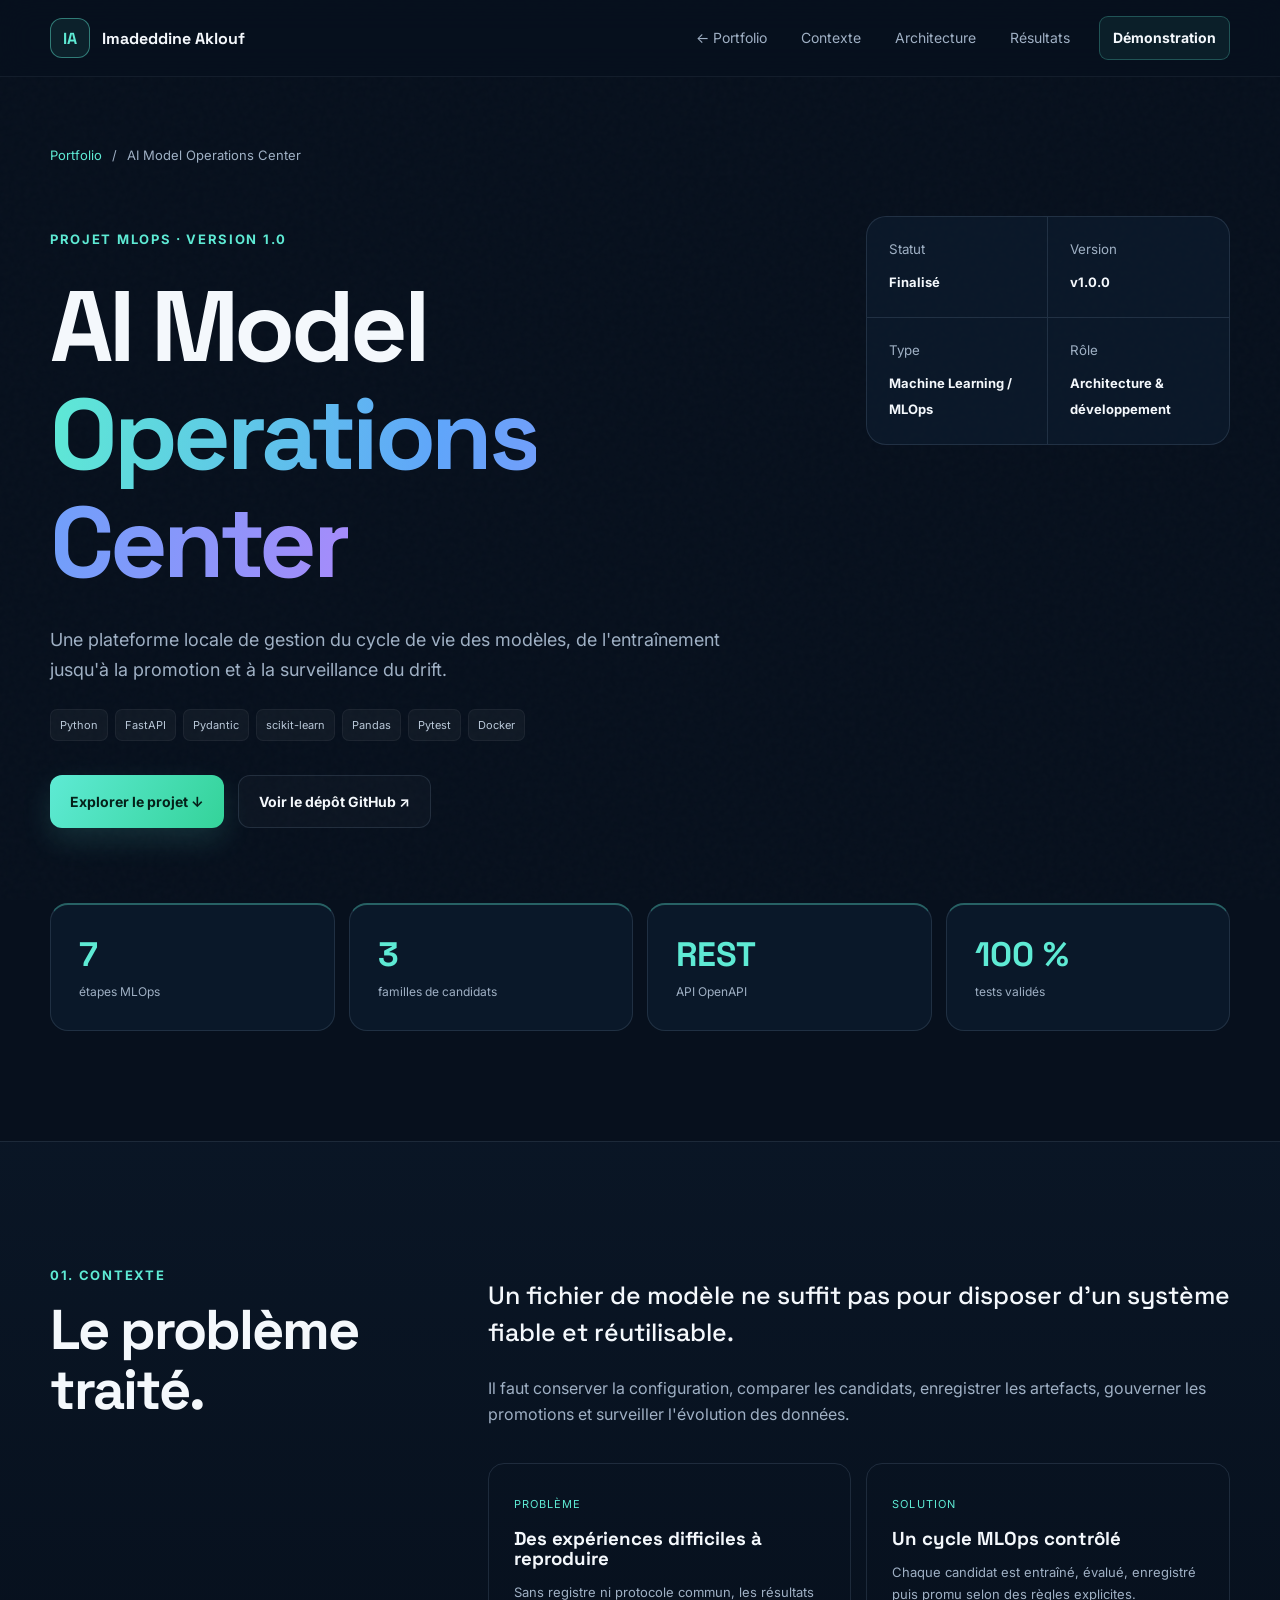
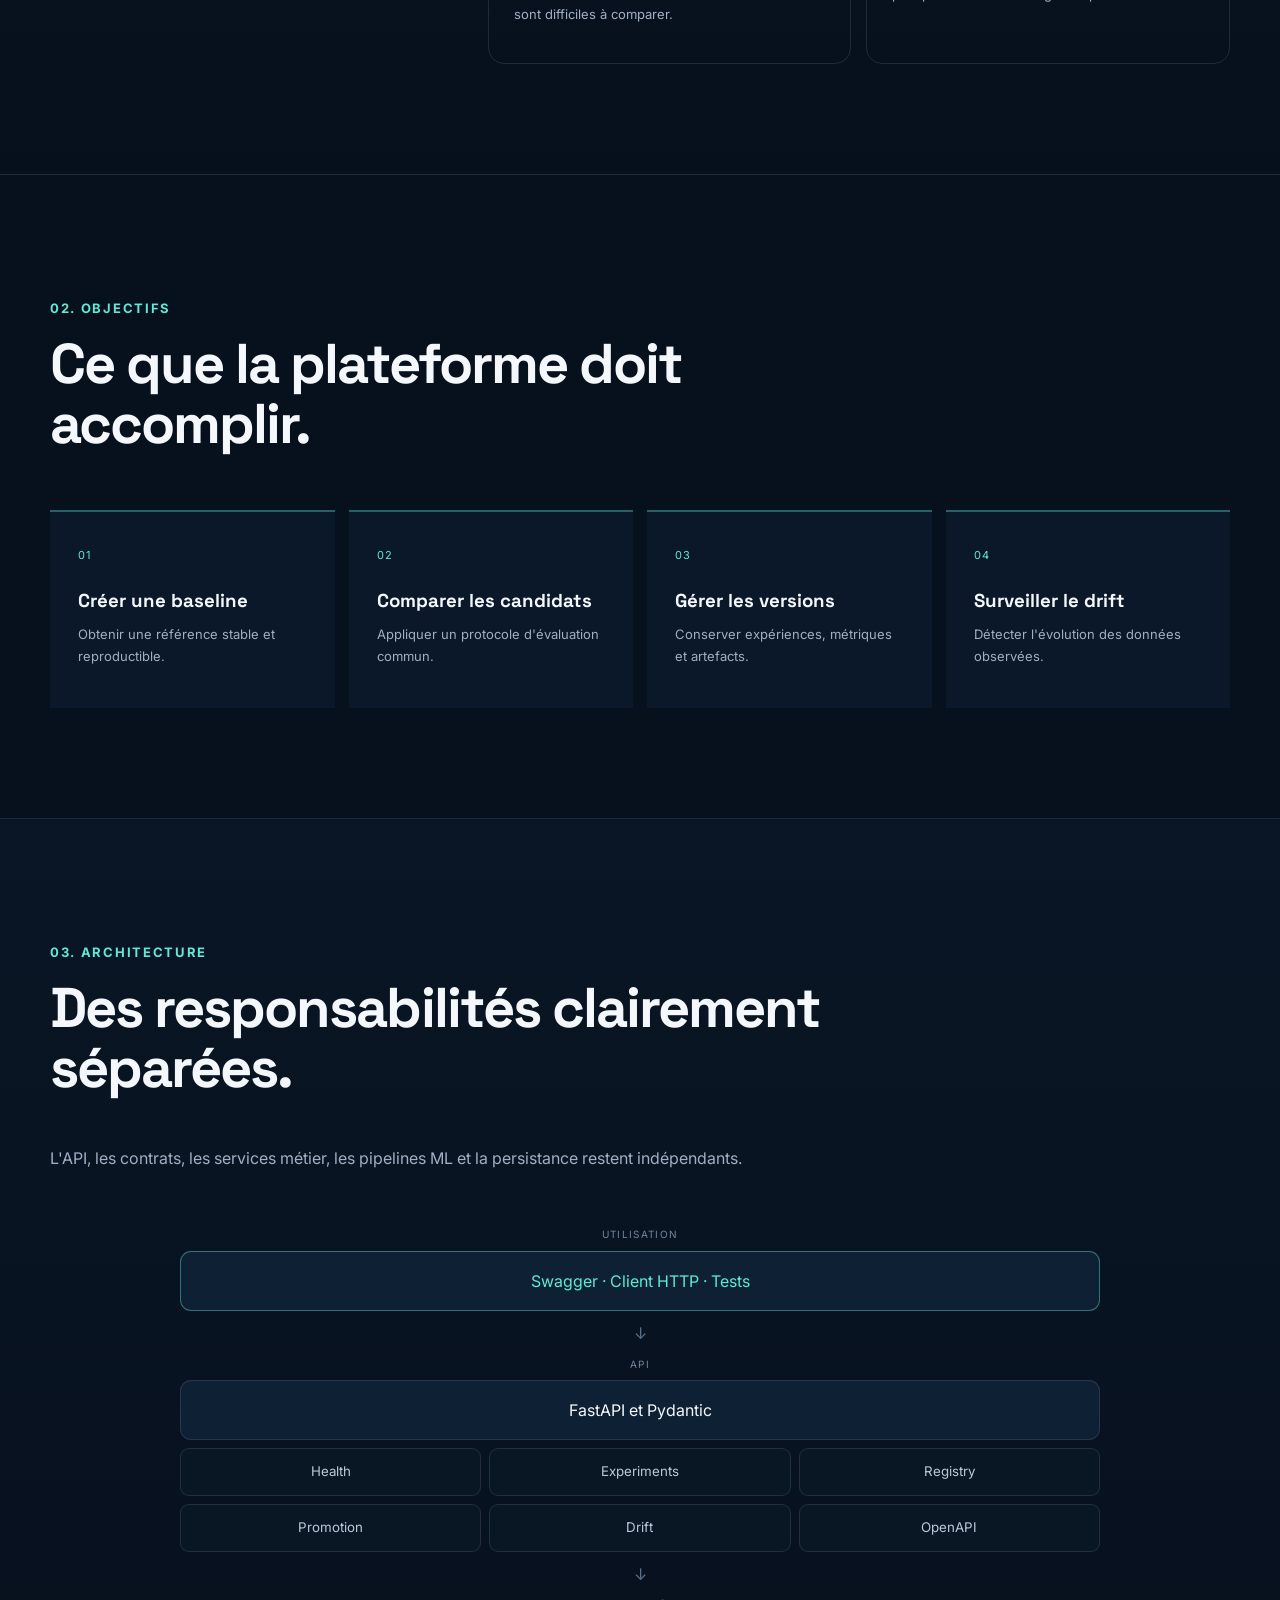
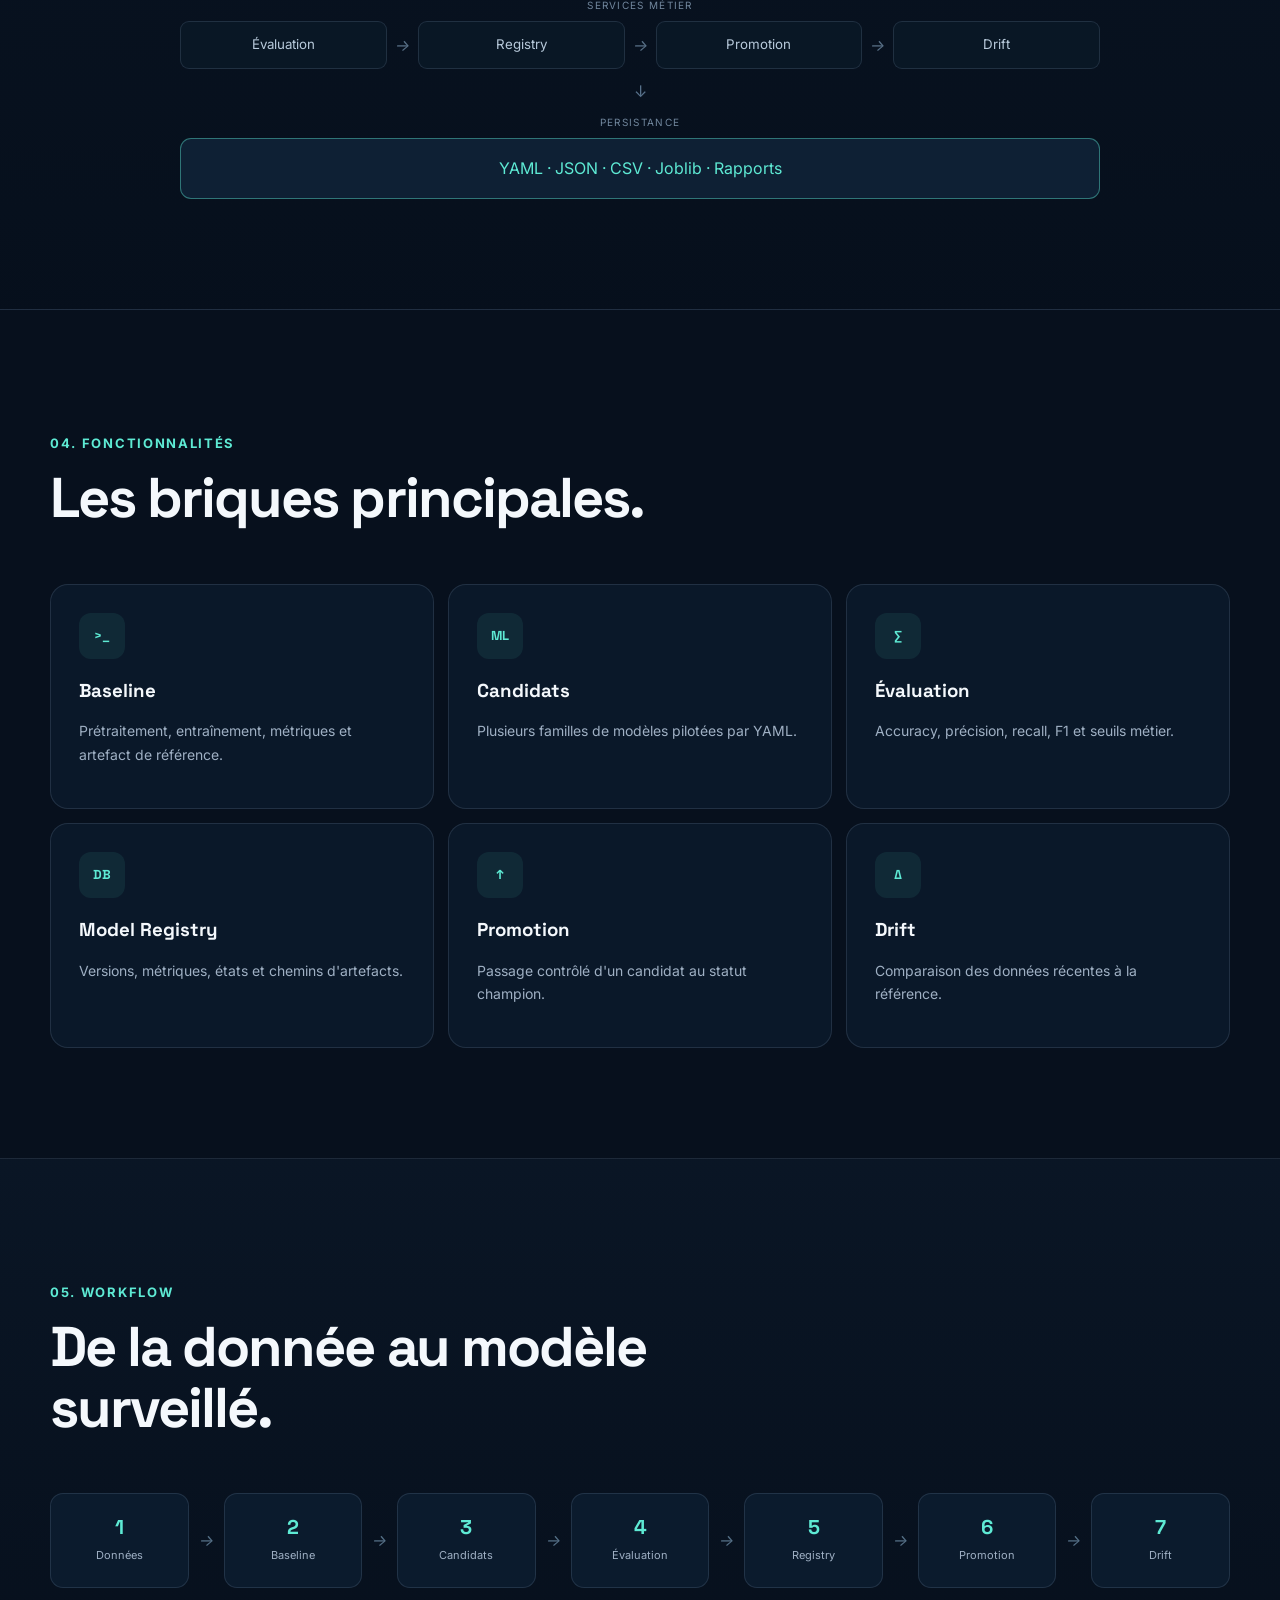
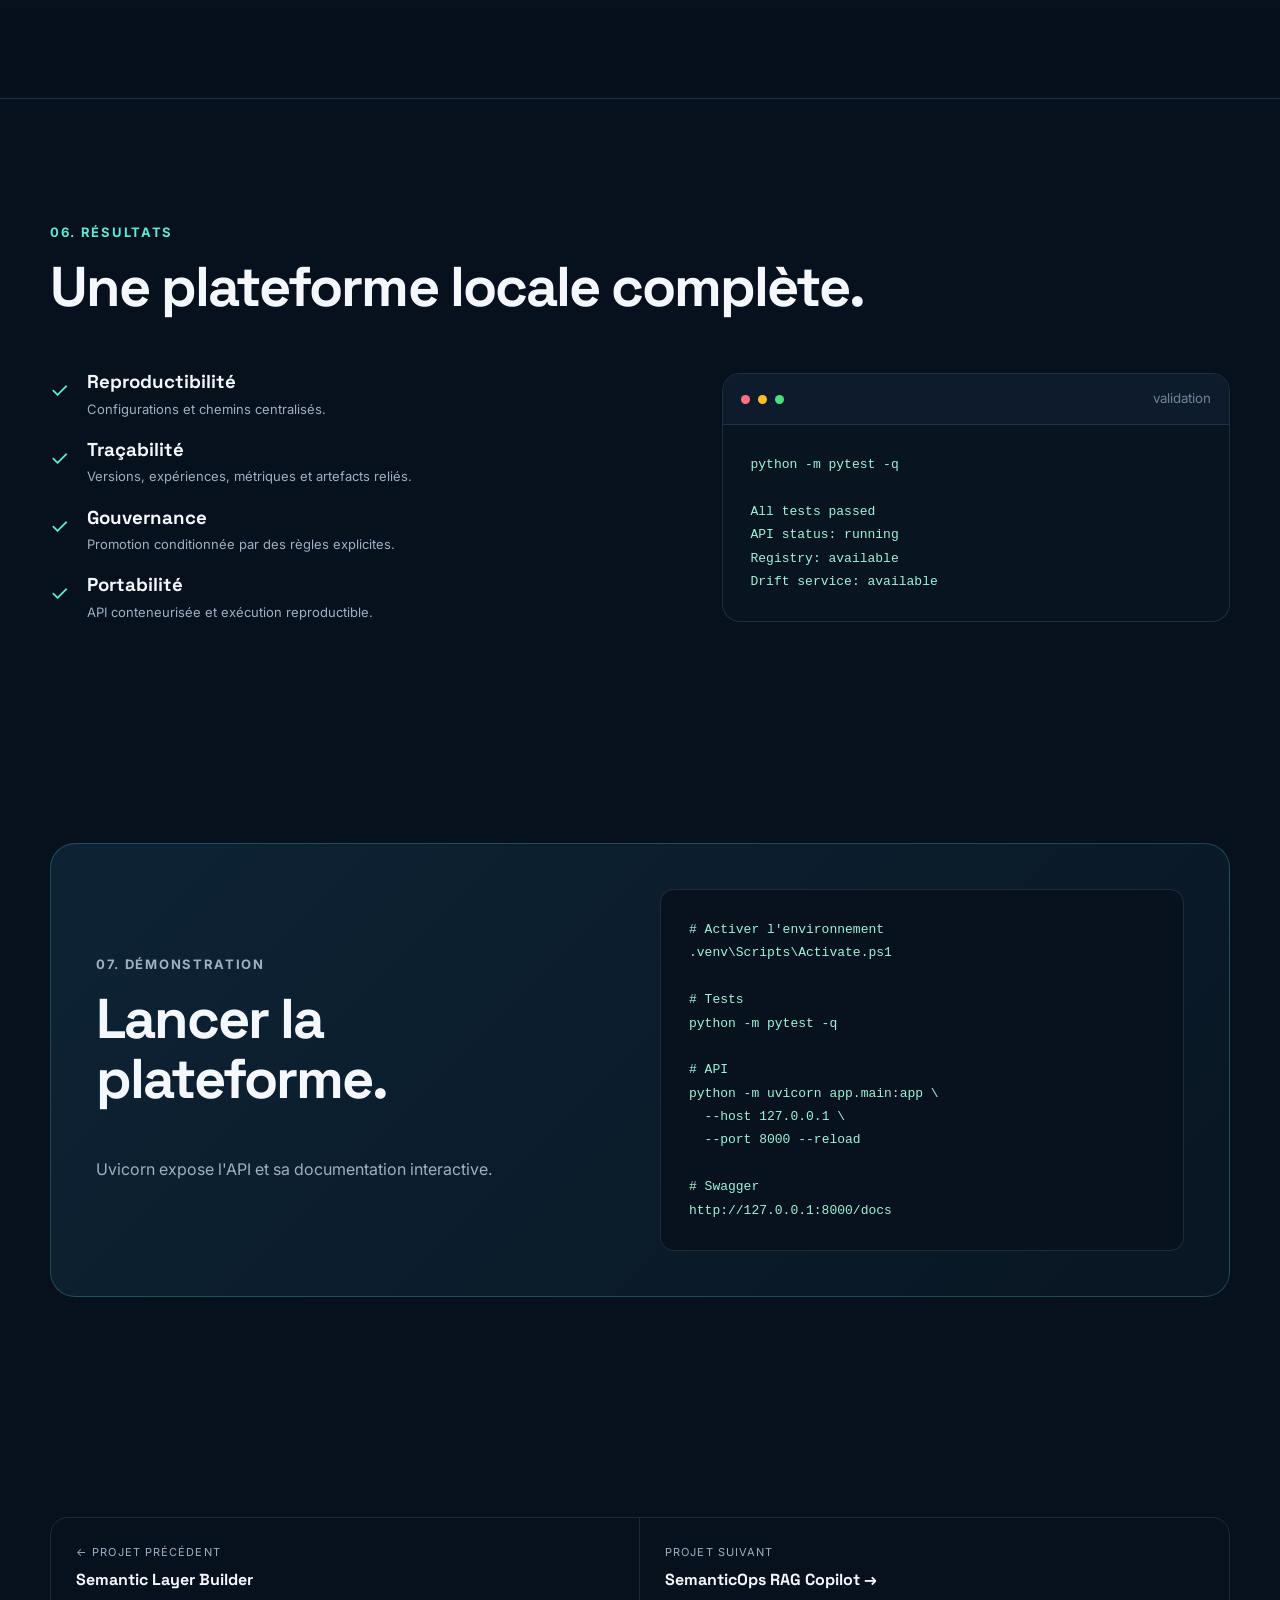
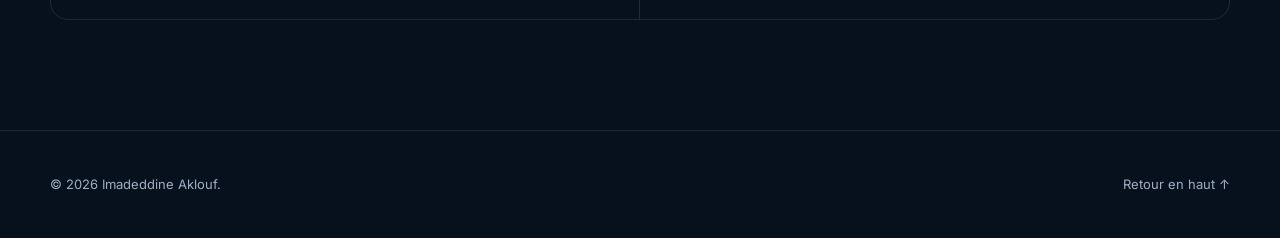
==== commit d60e514e: "Refonte du portfolio : bio, projet Renault, liens GitHub et LinkedIn" ====
--- a/project-ai-model-operations-center.html
+++ b/project-ai-model-operations-center.html
@@ -8,7 +8,7 @@
   <div class="noise" aria-hidden="true"></div>
   <header class="site-header scrolled" id="top"><nav class="nav container"><a class="brand" href="index.html"><span class="brand-mark">IA</span><span>Imadeddine Aklouf</span></a><button class="menu-button" type="button" aria-label="Ouvrir le menu" aria-expanded="false"><span></span><span></span><span></span></button><div class="nav-links"><a href="index.html">← Portfolio</a><a href="#contexte">Contexte</a><a href="#architecture">Architecture</a><a href="#resultats">Résultats</a><a class="nav-cta" href="#demonstration">Démonstration</a></div></nav></header>
   <main>
-    <section class="project-hero section container"><div class="project-breadcrumb reveal"><a href="index.html">Portfolio</a><span>/</span><span>AI Model Operations Center</span></div><div class="project-hero-grid"><div class="reveal"><p class="eyebrow">Projet MLOps · Version 1.0</p><h1>AI Model <span class="gradient-text">Operations Center</span></h1><p class="hero-text">Une plateforme locale de gestion du cycle de vie des modèles, de l'entraînement jusqu'à la promotion et à la surveillance du drift.</p><div class="project-stack large"><span>Python</span><span>FastAPI</span><span>Pydantic</span><span>scikit-learn</span><span>Pandas</span><span>Pytest</span><span>Docker</span></div><div class="hero-actions"><a class="button button-primary" href="#contexte">Explorer le projet ↓</a><a class="button button-secondary disabled-link" href="#">Dépôt bientôt public</a></div></div><div class="project-summary-card reveal"><div><small>Statut</small><strong>Finalisé</strong></div><div><small>Version</small><strong>v1.0.0</strong></div><div><small>Type</small><strong>Machine Learning / MLOps</strong></div><div><small>Rôle</small><strong>Architecture & développement</strong></div></div></div><div class="project-kpis reveal"><div><strong>7</strong><span>étapes MLOps</span></div><div><strong>3</strong><span>familles de candidats</span></div><div><strong>REST</strong><span>API OpenAPI</span></div><div><strong>100 %</strong><span>tests validés</span></div></div></section>
+    <section class="project-hero section container"><div class="project-breadcrumb reveal"><a href="index.html">Portfolio</a><span>/</span><span>AI Model Operations Center</span></div><div class="project-hero-grid"><div class="reveal"><p class="eyebrow">Projet MLOps · Version 1.0</p><h1>AI Model <span class="gradient-text">Operations Center</span></h1><p class="hero-text">Une plateforme locale de gestion du cycle de vie des modèles, de l'entraînement jusqu'à la promotion et à la surveillance du drift.</p><div class="project-stack large"><span>Python</span><span>FastAPI</span><span>Pydantic</span><span>scikit-learn</span><span>Pandas</span><span>Pytest</span><span>Docker</span></div><div class="hero-actions"><a class="button button-primary" href="#contexte">Explorer le projet ↓</a><a class="button button-secondary" href="https://github.com/ImadeddineAklouf/ai-model-operations-center" target="_blank" rel="noopener noreferrer">Voir le dépôt GitHub ↗</a></div></div><div class="project-summary-card reveal"><div><small>Statut</small><strong>Finalisé</strong></div><div><small>Version</small><strong>v1.0.0</strong></div><div><small>Type</small><strong>Machine Learning / MLOps</strong></div><div><small>Rôle</small><strong>Architecture & développement</strong></div></div></div><div class="project-kpis reveal"><div><strong>7</strong><span>étapes MLOps</span></div><div><strong>3</strong><span>familles de candidats</span></div><div><strong>REST</strong><span>API OpenAPI</span></div><div><strong>100 %</strong><span>tests validés</span></div></div></section>
 
     <section class="section project-doc-section" id="contexte"><div class="container doc-grid"><div class="doc-sidebar reveal"><p class="section-kicker">01. Contexte</p><h2>Le problème traité.</h2></div><div class="doc-content reveal"><p class="doc-lead">Un fichier de modèle ne suffit pas pour disposer d'un système fiable et réutilisable.</p><p>Il faut conserver la configuration, comparer les candidats, enregistrer les artefacts, gouverner les promotions et surveiller l'évolution des données.</p><div class="problem-solution"><article><span>Problème</span><h3>Des expériences difficiles à reproduire</h3><p>Sans registre ni protocole commun, les résultats sont difficiles à comparer.</p></article><article><span>Solution</span><h3>Un cycle MLOps contrôlé</h3><p>Chaque candidat est entraîné, évalué, enregistré puis promu selon des règles explicites.</p></article></div></div></div></section>
 
--- a/styles.css
+++ b/styles.css
@@ -11,4 +11,35 @@
 .results-layout{display:grid;grid-template-columns:1.1fr .9fr;gap:50px;align-items:center}.results-list{display:grid;gap:20px}.results-list article{display:flex;gap:18px}.results-list article>span{color:var(--primary);font-size:22px}.results-list h3{margin-bottom:6px}.results-list p{margin:0;color:var(--muted);font-size:13px}.artifact-card{border:1px solid var(--line);border-radius:18px;overflow:hidden;background:#081420}.terminal-top{padding:14px 18px;background:#0d1b2c;border-bottom:1px solid var(--line);display:flex;gap:8px;align-items:center}.terminal-top span{width:9px;height:9px;border-radius:50%;background:#fb7185}.terminal-top span:nth-child(2){background:#fbbf24}.terminal-top span:nth-child(3){background:#4ade80}.terminal-top small{margin-left:auto;color:#70839a}.artifact-card pre,.demo-card pre{margin:0;padding:28px;color:#9ff3d7;font:13px/1.8 ui-monospace,Consolas,monospace;white-space:pre-wrap;overflow-wrap:anywhere}.demo-card{display:grid;grid-template-columns:1fr 1fr;gap:40px;align-items:center;padding:45px;border:1px solid rgba(94,234,212,.24);border-radius:25px;background:linear-gradient(135deg,#0d2335,#091623)}.demo-card p{color:var(--muted)}.demo-card pre{border:1px solid var(--line);border-radius:14px;background:#07121e}.project-navigation{display:grid;grid-template-columns:1fr 1fr;border:1px solid var(--line);border-radius:18px;overflow:hidden}.project-navigation>*{padding:25px;display:flex;flex-direction:column}.project-navigation>*:first-child{border-right:1px solid var(--line)}.project-navigation span{font-size:11px;color:var(--muted);text-transform:uppercase;letter-spacing:.1em}.project-navigation strong{margin-top:6px;font-family:'Space Grotesk'}.footer{border-top:1px solid var(--line);padding:30px 0;color:var(--muted);font-size:13px}.footer-inner{display:flex;align-items:center;justify-content:space-between}.reveal{opacity:0;transform:translateY(24px);transition:.7s}.reveal.visible{opacity:1;transform:none}
 @media(max-width:980px){.project-kpis{grid-template-columns:1fr 1fr}.hero{grid-template-columns:1fr;padding-top:150px}.about-grid{grid-template-columns:1fr;gap:50px}.skills-grid{grid-template-columns:1fr 1fr}.project-list-card{grid-template-columns:50px 1fr}.project-list-metrics{grid-column:2;border-left:0;padding-left:0}.project-hero-grid,.doc-grid,.results-layout,.demo-card{grid-template-columns:1fr}.doc-sidebar{position:static}.objective-grid,.feature-grid{grid-template-columns:1fr 1fr}}
 @media(max-width:720px){.section{padding:82px 0}.nav{height:70px}.menu-button{display:block;z-index:1002}.nav-links{position:absolute;top:calc(100% + 10px);left:0;right:0;z-index:1001;display:flex;flex-direction:column;align-items:stretch;gap:5px;margin:0;padding:14px;border:1px solid var(--line);border-radius:16px;background:rgba(11,23,39,.98);box-shadow:0 24px 60px rgba(0,0,0,.42);opacity:0;visibility:hidden;pointer-events:none;transform:translateY(-10px);transition:.25s}.nav-links.open{opacity:1;visibility:visible;pointer-events:auto;transform:none}.nav-links a{width:100%;justify-content:flex-start}.nav-cta{margin-left:0!important;justify-content:center!important}.bio-facts,.problem-solution,.project-summary-card{grid-template-columns:1fr}.skills-grid,.objective-grid,.feature-grid{grid-template-columns:1fr}.project-list-card{grid-template-columns:1fr}.project-list-number{display:none}.project-list-metrics{grid-column:1;flex-wrap:wrap}.project-kpis{grid-template-columns:1fr 1fr}.agent-grid{grid-template-columns:1fr 1fr}.pipeline-row,.workflow{flex-direction:column}.pipeline-row small{width:100%}.workflow i{transform:rotate(90deg)}.project-navigation{grid-template-columns:1fr}.project-navigation>*:first-child{border-right:0;border-bottom:1px solid var(--line)}.footer-inner{flex-direction:column;text-align:center}}
-@media(prefers-reduced-motion:reduce){html{scroll-behavior:auto}.reveal{opacity:1;transform:none;transition:none}}+@media(prefers-reduced-motion:reduce){html{scroll-behavior:auto}.reveal{opacity:1;transform:none;transition:none}}
+/* ===== Alternance Renault ===== */
+.alt-section{background:radial-gradient(circle at 15% 0%,rgba(94,234,212,.09),transparent 45%),radial-gradient(circle at 90% 30%,rgba(167,139,250,.08),transparent 40%),linear-gradient(180deg,rgba(11,23,39,.9),rgba(7,16,29,.9));border-block:1px solid var(--line)}
+.alt-hero-card{display:grid;grid-template-columns:1.6fr 1fr;gap:40px;padding:40px;border-radius:24px;border:1px solid rgba(94,234,212,.25);background:linear-gradient(135deg,rgba(94,234,212,.07),rgba(96,165,250,.04) 50%,rgba(167,139,250,.06)),var(--card-solid);box-shadow:0 30px 80px rgba(0,0,0,.3)}
+.alt-hero-copy h3{font-family:'Space Grotesk';font-size:clamp(24px,3vw,32px);line-height:1.2;margin:14px 0 16px}
+.alt-hero-copy p{color:var(--muted);margin:0}.alt-hero-copy strong{color:var(--text)}
+.alt-hero-side{display:grid;grid-template-columns:1fr 1fr;gap:12px;align-content:center}
+.alt-hero-side div{padding:18px;border-radius:14px;border:1px solid var(--line);background:rgba(7,16,29,.55)}
+.alt-hero-side small{display:block;color:var(--primary);text-transform:uppercase;letter-spacing:.1em;font-size:11px;margin-bottom:6px}
+.alt-hero-side strong{font-family:'Space Grotesk';font-size:15px}
+.sdd-flow{display:grid;grid-template-columns:repeat(5,1fr);gap:14px;margin:34px 0;counter-reset:s}
+.sdd-step{position:relative;padding:24px 20px;border-radius:18px;border:1px solid var(--line);background:var(--card)}
+.sdd-step:not(:last-child)::after{content:"→";position:absolute;right:-13px;top:50%;transform:translateY(-50%);color:var(--primary);font-size:16px;z-index:1}
+.sdd-step span{font:700 13px 'Space Grotesk';color:var(--primary);letter-spacing:.08em}
+.sdd-step h4{font-family:'Space Grotesk';font-size:17px;margin:10px 0 8px}
+.sdd-step p{margin:0;color:var(--muted);font-size:13px;line-height:1.55}
+.alt-impact{display:grid;grid-template-columns:repeat(3,1fr);gap:16px}
+.alt-impact h3{margin:16px 0 8px;font-size:18px}.alt-impact p{margin:0;color:var(--muted);font-size:14px}
+.alt-learning{margin-top:34px;padding:34px 40px;border-left:3px solid var(--primary);border-radius:0 18px 18px 0;background:rgba(94,234,212,.04)}
+.alt-learning p:not(.section-kicker){color:var(--text);font-size:17px;margin:12px 0}
+.alt-learning small{color:var(--muted);font-size:12px}
+.repo-links{display:flex;flex-wrap:wrap;align-items:center;gap:10px;margin-top:26px}
+.repo-links span{color:var(--muted);font-size:12px;text-transform:uppercase;letter-spacing:.1em;margin-right:6px}
+.repo-links a{padding:9px 14px;border-radius:10px;border:1px solid var(--line);background:var(--card);font-size:13px;transition:.2s}
+.repo-links a:hover{border-color:var(--primary);color:var(--primary)}
+@media(max-width:980px){.alt-hero-card{grid-template-columns:1fr}.sdd-flow{grid-template-columns:1fr 1fr}.sdd-step::after{display:none}.alt-impact{grid-template-columns:1fr}}
+@media(max-width:720px){.alt-hero-card{padding:26px}.alt-hero-side{grid-template-columns:1fr 1fr}.sdd-flow{grid-template-columns:1fr}.alt-learning{padding:24px}}
+.alt-kpis{display:grid;grid-template-columns:repeat(3,1fr);gap:14px;margin-top:22px}
+.alt-kpis div{padding:26px 24px;border-radius:18px;border:1px solid rgba(94,234,212,.2);background:linear-gradient(160deg,rgba(94,234,212,.08),transparent 60%),var(--card)}
+.alt-kpis strong{display:block;font:700 clamp(28px,3.4vw,40px)/1.1 'Space Grotesk';background:linear-gradient(100deg,var(--primary),var(--secondary),var(--violet));background-clip:text;-webkit-background-clip:text;color:transparent;margin-bottom:8px}
+.alt-kpis span{color:var(--muted);font-size:14px}
+@media(max-width:720px){.alt-kpis{grid-template-columns:1fr}}
